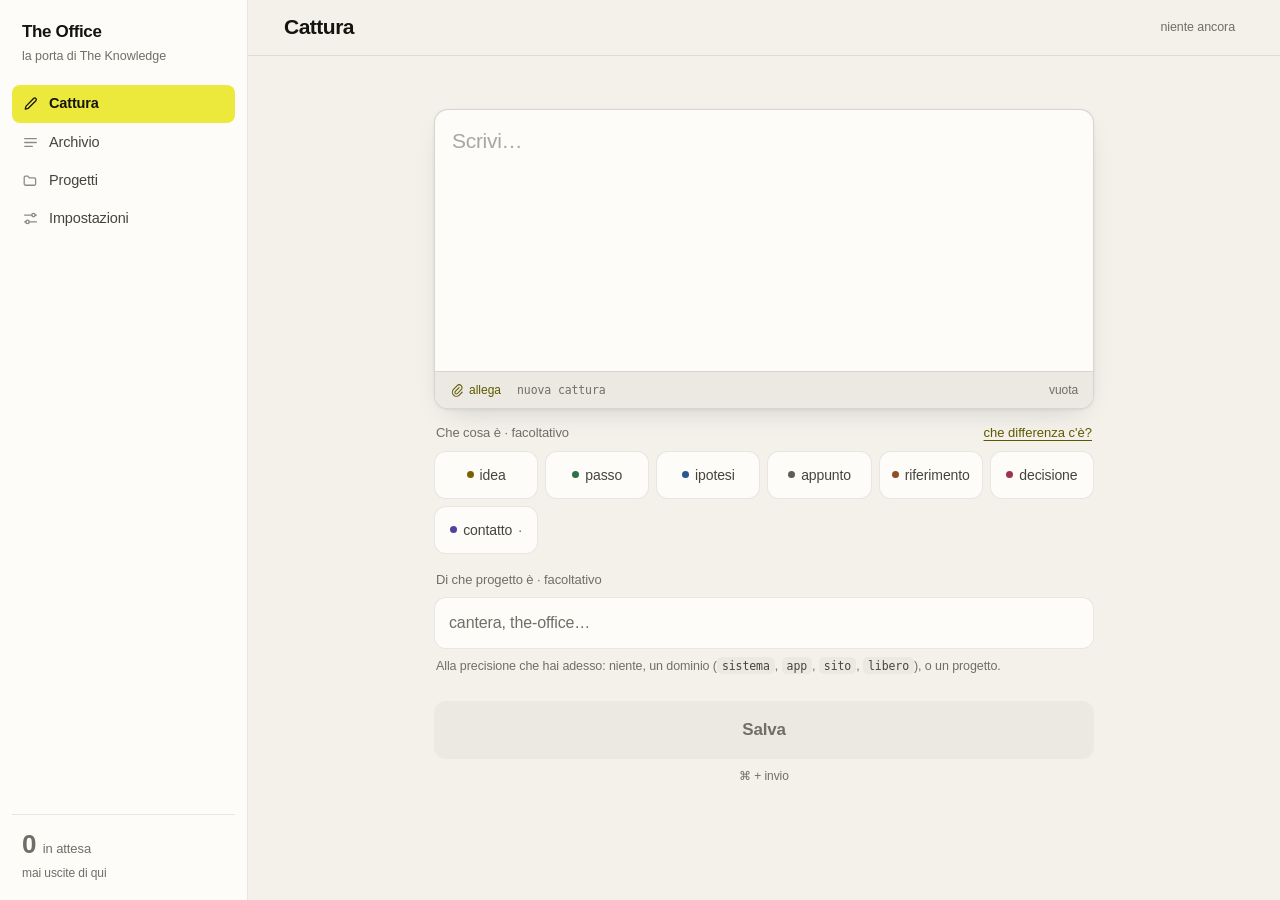
==== index.html @ d7af1f20 "Le icone che iOS vuole davvero, e il manifest che era rimasto scuro Stavi per installarla sul telefo" ====
<!doctype html>
<html lang="it">
<head>
<meta charset="utf-8"/>
<meta name="viewport" content="width=device-width, initial-scale=1, viewport-fit=cover"/>
<title>The Office</title>
<meta name="description" content="Dal pensiero al testo salvato in meno di cinque secondi."/>
<meta name="theme-color" content="#F6F6F8"/>
<link rel="manifest" href="manifest.webmanifest"/>
<link rel="icon" href="icona.svg" type="image/svg+xml"/>
<!-- iOS non sa usare un SVG qui: senza PNG la schermata home mette
     una miniatura della pagina al posto dell'icona. -->
<link rel="apple-touch-icon" sizes="180x180" href="icona-180.png"/>
<meta name="apple-mobile-web-app-capable" content="yes"/>
<meta name="apple-mobile-web-app-status-bar-style" content="default"/>
<!-- ?v= deve coincidere con VERSIONE in sw.js: e' l'unico modo
     di non farsi servire un misto di file vecchi e nuovi da file:// -->
<link rel="stylesheet" href="stile.css?v=7"/>
</head>
<body data-tema="chiaro">

<!-- ══ IL MENU LATERALE ══════════════════════════════════════════════════════
     Da 900px in su sta lì, fisso. Sotto, è un pannello che entra da sinistra e
     si trascina via col dito. Non compare mai *davanti* alla cattura: la
     schermata che si apre è sempre il lampo. -->
<aside class="lato" id="lato" aria-label="Sezioni">
  <div class="lato-testa">
    <span class="marchio">The Office</span>
    <span class="marchio-nota">la porta di The Knowledge</span>
  </div>

  <nav class="voci" id="voci">
    <a class="voce" href="#cattura" data-sez="cattura">
      <svg viewBox="0 0 20 20" fill="none" stroke="currentColor" stroke-width="1.5"
           stroke-linecap="round" stroke-linejoin="round" aria-hidden="true">
        <path d="M13.6 2.9a1.9 1.9 0 0 1 2.7 2.7L7.4 14.5l-3.6 1 1-3.6z"/>
      </svg>
      <span class="voce-nome">Cattura</span>
    </a>
    <a class="voce" href="#archivio" data-sez="archivio">
      <svg viewBox="0 0 20 20" fill="none" stroke="currentColor" stroke-width="1.5"
           stroke-linecap="round" aria-hidden="true">
        <path d="M3.2 5.5h13.6M3.2 10h13.6M3.2 14.5h9"/>
      </svg>
      <span class="voce-nome">Archivio</span>
      <span class="voce-conto" id="conto-archivio"></span>
    </a>
    <a class="voce" href="#progetti" data-sez="progetti">
      <svg viewBox="0 0 20 20" fill="none" stroke="currentColor" stroke-width="1.5"
           stroke-linecap="round" stroke-linejoin="round" aria-hidden="true">
        <path d="M2.6 6.2a1.4 1.4 0 0 1 1.4-1.4h3l1.6 2h6a1.4 1.4 0 0 1 1.4 1.4v6a1.4 1.4 0 0 1-1.4 1.4H4a1.4 1.4 0 0 1-1.4-1.4z"/>
      </svg>
      <span class="voce-nome">Progetti</span>
      <span class="voce-conto" id="conto-progetti"></span>
    </a>
    <a class="voce" href="#impostazioni" data-sez="impostazioni">
      <svg viewBox="0 0 20 20" fill="none" stroke="currentColor" stroke-width="1.5"
           stroke-linecap="round" aria-hidden="true">
        <path d="M3 6h9M15 6h2M3 14h2M8 14h9"/>
        <circle cx="13.5" cy="6" r="2"/><circle cx="6.5" cy="14" r="2"/>
      </svg>
      <span class="voce-nome">Impostazioni</span>
    </a>
  </nav>

  <!-- ══ IL CONTATORE È SACRO ═══════════════════════════════════════════════
       Sempre visibile, in tutte e due le impaginazioni. Se catturo e non vedo
       mai dove finisce, in due settimane smetto di fidarmi e ricomincio a
       segnarmi le cose anche altrove. (nodo → «Deciso») -->
  <div class="lato-piede">
    <div class="stato" id="stato-lato">
      <span class="stato-numero" id="stato-numero">0</span>
      <span class="stato-etichetta" id="stato-etichetta">in attesa</span>
    </div>
    <p class="stato-ponte" id="stato-ponte"></p>
  </div>
</aside>

<div class="velo" id="velo" hidden></div>

<div class="palco">

  <header class="testata">
    <button class="apri-menu" id="apri-menu" aria-label="Sezioni" aria-expanded="false">
      <span></span><span></span>
    </button>
    <h1 class="titolo-sez" id="titolo-sez">Cattura</h1>
    <span class="contatore" id="contatore" aria-live="polite"></span>
  </header>

  <main id="palco-main">

    <!-- ══ 01 · IL LAMPO ═════════════════════════════════════════════════════
         Riceve il fuoco all'apertura. Nessun campo obbligatorio: si salva con
         il solo testo. (METODO §2, principio 1: la cattura non chiede permesso) -->
    <section class="sez" id="sez-cattura" data-sez="cattura">

      <div class="foglio">
        <label class="nascosto" for="testo">Cosa ti è venuto in mente</label>
        <textarea id="testo" autofocus autocapitalize="sentences" autocorrect="on"
                  enterkeyhint="done" placeholder="Scrivi…"></textarea>
        <!-- Dove sta andando quello che stai scrivendo. È informazione, non
             cornice: il nome è quello vero che avrà il file in `_inbox/`. -->
        <div class="riga-file">
          <button type="button" class="allega" id="allega" title="Foto, audio, file">
            <svg viewBox="0 0 20 20" fill="none" stroke="currentColor" stroke-width="1.5"
                 stroke-linecap="round" stroke-linejoin="round" aria-hidden="true">
              <path d="M13 6.5 7.6 12a2.1 2.1 0 0 0 3 3l5.4-5.5a4 4 0 0 0-5.7-5.7L5 9.2a5.8 5.8 0 0 0 8.2 8.2l4.3-4.3"/>
            </svg>
            <span>allega</span>
          </button>
          <input type="file" id="scegli-file" accept="image/*,audio/*" multiple
                 class="nascosto" aria-label="Allega foto, audio o file"/>
          <span class="nome-file" id="nome-file">nuova cattura</span>
          <span class="stato-file" id="stato-file">non salvata</span>
        </div>
      </div>

        <!-- Gli allegati scelti, non ancora salvati. Il testo resta comunque
             l'unica cosa necessaria: un allegato da solo non si salva. -->
        <div class="allegati" id="allegati" hidden></div>

      <div class="sotto-lampo">
        <!-- Il tipo prima del progetto: nel momento del lampo so quasi sempre
             *che genere di cosa* è, non ancora dove va. -->
        <div class="riga-etichetta">
          <span class="etichetta-campo">Che cosa è · facoltativo</span>
          <button type="button" class="chiedi" id="apri-legenda" aria-expanded="false"
                  aria-controls="legenda">che differenza c'è?</button>
        </div>
        <div class="tipi" id="tipi" role="group" aria-label="Che cosa è"></div>
        <!-- La spiegazione del tipo scelto, una riga. Non è un aiuto nascosto in
             un menu: al lampo si legge senza toccare niente, e insegna usando. -->
        <p class="spiega-tipo" id="spiega-tipo" aria-live="polite"></p>
        <div class="legenda" id="legenda" hidden></div>

        <!-- Il primo dei due passi: che oggetto è. Compare solo se almeno un
             progetto dichiara `forma:` nel suo nodo — e **filtra**, non
             obbliga: si può scrivere il progetto direttamente e saltarlo. -->
        <div class="forme" id="forme" role="group" aria-label="Che tipo di oggetto"></div>
        <label class="etichetta-campo" for="dove">Di che progetto è · facoltativo</label>
        <input id="dove" class="dove" type="text" list="elenco-progetti"
               autocomplete="off" autocapitalize="none" spellcheck="false"
               placeholder="cantera, the-office…"/>
        <p class="nota-campo">Alla precisione che hai adesso: niente, un dominio
           (<code>sistema</code>, <code>app</code>, <code>sito</code>,
           <code>libero</code>), o un progetto.</p>
        <datalist id="elenco-progetti"></datalist>
        <div class="scorciatoie-progetto" id="progetti-recenti"></div>

        <button id="salva" class="salva">Salva</button>
        <p class="scorciatoia">⌘ + invio</p>
      </div>
    </section>

    <!-- ══ 02 · L'ARCHIVIO ═══════════════════════════════════════════════════
         Si legge, si riordina, non si riscrive. Il testo di una cattura non è
         modificabile qui: «l'app non è un posto dove si scrive». -->
    <section class="sez" id="sez-archivio" data-sez="archivio" hidden>
      <div class="barra-filtri">
        <input id="cerca" class="cerca" type="search" placeholder="Cerca"
               autocomplete="off" spellcheck="false"/>
        <div class="filtri-tipo" id="filtri-tipo" role="group" aria-label="Filtra per tipo"></div>
      </div>
      <div id="elenco-archivio" class="gruppi"></div>
    </section>

    <!-- ══ 03 · I PROGETTI ═══════════════════════════════════════════════════ -->
    <section class="sez" id="sez-progetti" data-sez="progetti" hidden>

      <div class="pannello">
        <h2>I tuoi progetti</h2>
        <p class="spiega">L'appartenenza resta facoltativa: questi sono suggerimenti
           per scrivere sempre lo stesso nome, non caselle da riempire.</p>
        <div id="elenco-progetti-ui" class="elenco-progetti"></div>
        <form class="riga-aggiungi" id="aggiungi-progetto">
          <input id="nuovo-progetto" type="text" placeholder="nuovo progetto"
                 autocomplete="off" autocapitalize="none" spellcheck="false"/>
          <button type="submit" class="bottone-min">Aggiungi</button>
        </form>
      </div>

      <div class="pannello">
        <h2>Dall'albero</h2>
        <p class="spiega">I progetti <strong>veri</strong>: le cartelle dentro
           <code>prodotti/</code>, <code>clienti/</code>, <code>studio/</code>…
           Serve la cartella collegata, e va collegata la radice
           <code>~/the-knowledge</code> — da <code>_inbox</code> l'albero non si vede.</p>
        <div class="riga-bottoni">
          <button id="leggi-albero" class="bottone">Leggi i progetti dall'albero</button>
        </div>
        <div id="esito-albero" class="esito" style="padding-top:11px;padding-bottom:0"></div>
      </div>

      <div class="pannello">
        <h2>Da GitHub</h2>
        <p class="spiega">Legge i <strong>repo pubblici</strong> di un account e te li
           propone come progetti. Nessun token, nessun segreto: è una lettura, ed è
           l'unica cosa dell'app che tocca la rete — mai nel percorso del salvataggio.</p>
        <form class="riga-aggiungi" id="carica-github">
          <input id="utente-github" type="text" placeholder="utente github"
                 autocomplete="off" autocapitalize="none" spellcheck="false"/>
          <button type="submit" class="bottone-min">Leggi</button>
        </form>
        <div id="esito-github" class="esito"></div>
        <div id="elenco-repo" class="elenco-repo"></div>
      </div>

    </section>

    <!-- ══ 04 · IMPOSTAZIONI E PONTE ═════════════════════════════════════════ -->
    <section class="sez" id="sez-impostazioni" data-sez="impostazioni" hidden>

      <div class="pannello">
        <h2>Cartella collegata</h2>
        <p class="spiega">Collega una volta <code>~/the-knowledge/_inbox</code> e da
           lì in poi ogni cattura ci finisce dentro come file <code>.md</code> vero,
           da sola. Claude Code lo legge senza che tu esporti niente.</p>
        <div id="stato-cartella" class="esito"></div>
        <div class="riga-bottoni">
          <button id="collega-cartella" class="bottone">Collega la cartella</button>
          <button id="scrivi-ora" class="bottone-min">Scrivi le catture in attesa</button>
          <button id="scollega-cartella" class="bottone-min">Scollega</button>
        </div>
      </div>

      <div class="pannello">
        <h2>Esportazione</h2>
        <p class="spiega">Il ponte che funziona ovunque, telefono compreso. Un file
           per ogni cattura, impacchettati in un unico scarico perché i browser
           bloccano i download multipli.</p>
        <div class="riga-bottoni">
          <button id="esporta" class="bottone">Esporta per l'inbox (.md)</button>
          <button id="esporta-json" class="bottone-min">Esporta .json</button>
        </div>
      </div>

      <div class="pannello">
        <h2>Aspetto</h2>
        <div class="segmento" id="segmento-tema" role="group" aria-label="Tema">
          <button data-tema="chiaro">Chiaro</button>
          <button data-tema="scuro">Scuro</button>
          <button data-tema="sistema">Sistema</button>
        </div>
      </div>

      <div class="pannello pannello-avviso">
        <h2>Quello che ancora non c'è</h2>
        <p class="spiega">Perché telefono e computer restano <strong>due mucchi
           separati</strong> finché non esistono queste tre cose — e sono tue, non
           dell'agente:</p>
        <ol class="lista-passi">
          <li>Il repo <code>eneaqupovisione/the-office</code>, pubblicato.</li>
          <li>Un sito Netlify su quel repo, per avere l'<code>https</code>.</li>
          <li>Un token GitHub con scrittura solo su <code>the-knowledge</code>,
              nelle variabili d'ambiente di Netlify. Mai qui dentro.</li>
        </ol>
      </div>

      <div class="pannello pannello-pericolo">
        <h2>Dati di questo dispositivo</h2>
        <p class="spiega">Le catture vivono nel browser di questo dispositivo finché
           non escono di qui. Cancellare i dati del sito le porta via.</p>
        <button id="svuota" class="bottone-pericolo">Svuota</button>
      </div>

    </section>

  </main>
</div>

<div class="conferma" id="conferma" role="status" aria-live="polite"></div>

<script src="dati.js?v=7"></script>
<script src="media.js?v=7"></script>
<script src="ponte.js?v=7"></script>
<script src="cattura.js?v=7"></script>
<script src="archivio.js?v=7"></script>
<script src="progetti.js?v=7"></script>
<script src="impostazioni.js?v=7"></script>
<script src="app.js?v=7"></script>
</body>
</html>
---- stile.css ----
/* ═══════════════════════════════════════════════════════════════════════════
   THE OFFICE — l'aspetto.

   Direzione: **impaginazione San Francisco, palette 06**
   (→ `decisioni/2026-08-12-la-via-di-mezzo.md`). Dalla prima viene il mestiere —
   carattere di sistema, spazio, filetti sottili, ombre appena percettibili, un
   accento solo; dalla seconda viene il carattere — la carta calda, il giallo
   acido, il grigio dell'interfaccia, i foglietti colorati.

   Cinque regole, e sono quelle che tengono in piedi l'incrocio:

   1. **Il tipo di carattere è quello di sistema.** Su Mac e iPhone è SF Pro:
      ha già crenatura ottica, cifre tabellari e pesi giusti. Nessun webfont —
      sarebbe una dipendenza di rete e romperebbe l'apertura da `file://`.
      Niente serif nei titoli e niente maiuscoletto spaziato: era il tono da
      rapporto tecnico, ed è stato tolto apposta.
   2. **Il mono solo dove c'è un dato.** Il nome del file, i numeri. Non è una
      texture: se compare in un'etichetta qualunque, torna il tono anni 70.
   3. **Un accento solo.** L'acido è ciò che si tocca. I colori dei tipi non
      sono accenti: dicono *che cosa è* una cattura, e nient'altro.
   4. **Il contrasto lo fa la gerarchia, non i bordi.** Peso, dimensione e
      spazio prima di linee e riquadri.
   5. **Niente decorazione.** Se un elemento non porta un'informazione o non si
      tocca, non c'è. Nessuna griglia di fondo, nessuna forma generata.

   Progettata a 375px. Nella cattura tutto ciò che si tocca sta in basso,
   raggiungibile col pollice di una mano sola.
   ═══════════════════════════════════════════════════════════════════════ */

body{
  --fondo:#F3F1EA;          /* la carta della 06, non un grigio di sistema */
  --carta:#FDFCF9;
  --carta-2:#EBE9E1;
  --ink:#14140F;
  --ink-2:#46453D;
  --tenue:#706E67;         /* 4,5:1 sul fondo: requisito 6 del dominio */
  --linea:rgba(20,20,15,.09);
  --linea-forte:rgba(20,20,15,.17);
  --acc:#EDE93C;            /* acido: ciò che si tocca */
  --acc-ink:#5E5900;        /* l'acido non si legge come testo: questo sì */
  --acc-tenue:rgba(224,219,60,.30);
  --su-acc:#14140F;         /* sull'acido si scrive in inchiostro, mai in bianco */
  --acc-forte:#E2DD1C;      /* l'acido premuto si satura, non si scurisce */
  --male:#C2352A;
  --ok:#2E7548;
  --ombra-1:0 1px 2px rgba(16,16,22,.05);
  --ombra-2:0 1px 3px rgba(16,16,22,.06), 0 10px 28px -14px rgba(16,16,22,.22);
  color-scheme:light;
}
body[data-tema="scuro"]{
  --fondo:#100F0C;
  --carta:#1A1915;
  --carta-2:#24231E;
  --ink:#F4F2E9;
  --ink-2:#C7C4B7;
  --tenue:#8C8A7E;
  --linea:rgba(244,242,233,.10);
  --linea-forte:rgba(244,242,233,.19);
  --acc:#EDE93C;
  --acc-ink:#E4DF66;
  --acc-tenue:rgba(237,233,60,.16);
  --su-acc:#14140F;
  --acc-forte:#F5F158;
  --male:#E3705F;
  --ok:#63B981;
  --ombra-1:0 1px 2px rgba(0,0,0,.4);
  --ombra-2:0 1px 3px rgba(0,0,0,.5), 0 12px 30px -16px rgba(0,0,0,.8);
  color-scheme:dark;
}
@media (prefers-color-scheme: dark){
  body[data-tema="sistema"]{
    --fondo:#100F0C;
    --carta:#1A1915;
    --carta-2:#24231E;
    --ink:#F4F2E9;
    --ink-2:#C7C4B7;
    --tenue:#8C8A7E;
    --linea:rgba(244,242,233,.10);
    --linea-forte:rgba(244,242,233,.19);
    --acc:#EDE93C;
    --acc-ink:#E4DF66;
    --acc-tenue:rgba(237,233,60,.16);
    --su-acc:#14140F;
    --acc-forte:#F5F158;
    --male:#E3705F;
    --ok:#63B981;
    --ombra-1:0 1px 2px rgba(0,0,0,.4);
    --ombra-2:0 1px 3px rgba(0,0,0,.5), 0 12px 30px -16px rgba(0,0,0,.8);
    color-scheme:dark;
  }
}

/* ── i foglietti ──────────────────────────────────────────────────────────
   Il colore **è** il tipo, e torna sulla scheda come su un foglietto adesivo:
   in un elenco lo riconosci prima di leggerlo. Ma pulito — nessuna rotazione,
   nessuna ombra di carta, stesso raggio e stessa ombra di tutte le altre
   superfici. `--fondo-tipo` è il foglietto, `--tinta` è il testo della sua
   etichetta: sono due valori della stessa famiglia, non due colori diversi.
   Se si aggiunge un tipo, gli si dà una coppia qui — o non ne ha una, ed è
   peggio di non averlo. */
body{
  --c-idea:#7A6200;         --f-idea:#FAF2C4;
  --c-passo:#2C7247;        --f-passo:#DDEFDD;
  --c-ipotesi:#28588F;      --f-ipotesi:#DBE9F7;
  --c-appunto:#5F5D54;      --f-appunto:#ECEAE1;
  --c-riferimento:#8E4E28;  --f-riferimento:#FAE1CE;
  --c-decisione:#9B3450;    --f-decisione:#F9DDE2;
  --c-contatto:#54409E;     --f-contatto:#E6E0F7;
}
body[data-tema="scuro"]{
  --c-idea:#DFD46A;         --f-idea:#262316;
  --c-passo:#7DC79B;        --f-passo:#17251C;
  --c-ipotesi:#84B4EE;      --f-ipotesi:#151F2B;
  --c-appunto:#AEAB9D;      --f-appunto:#22211C;
  --c-riferimento:#E0A277;  --f-riferimento:#281D15;
  --c-decisione:#EE8AA4;    --f-decisione:#28181D;
  --c-contatto:#B7A2F0;     --f-contatto:#1E1A2B;
}

[data-tipo="idea"]{        --tinta:var(--c-idea);        --fondo-tipo:var(--f-idea) }
[data-tipo="passo"]{       --tinta:var(--c-passo);       --fondo-tipo:var(--f-passo) }
[data-tipo="ipotesi"]{     --tinta:var(--c-ipotesi);     --fondo-tipo:var(--f-ipotesi) }
[data-tipo="appunto"]{     --tinta:var(--c-appunto);     --fondo-tipo:var(--f-appunto) }
[data-tipo="riferimento"]{ --tinta:var(--c-riferimento); --fondo-tipo:var(--f-riferimento) }
[data-tipo="decisione"]{   --tinta:var(--c-decisione);   --fondo-tipo:var(--f-decisione) }
[data-tipo="contatto"]{    --tinta:var(--c-contatto);    --fondo-tipo:var(--f-contatto) }

:root{
  --sans:-apple-system,BlinkMacSystemFont,'SF Pro Text','SF Pro Display',
         'Inter','Segoe UI',Roboto,Helvetica,Arial,sans-serif;
  --mono:ui-monospace,'SF Mono',Menlo,monospace;
  --lato-largo:248px;
  --curva:cubic-bezier(.32,.72,0,1);
}

*{ margin:0; box-sizing:border-box; -webkit-tap-highlight-color:transparent }

html,body{ height:100% }
body{
  background:var(--fondo); color:var(--ink);
  font-family:var(--sans); font-size:15px; line-height:1.47;
  letter-spacing:-.006em;
  -webkit-font-smoothing:antialiased;
  overflow:hidden;
}

.nascosto{ position:absolute; width:1px; height:1px; overflow:hidden; clip:rect(0 0 0 0) }
code{ font:.88em var(--mono); background:var(--carta-2); color:var(--ink-2);
      padding:1.5px 5px; border-radius:5px }

/* ══ IL MENU LATERALE ══════════════════════════════════════════════════════
   Da 900px in su sta lì, fisso. Sotto, è un pannello che entra da sinistra e
   si trascina via col dito. Non compare mai davanti alla cattura. */
.lato{
  position:fixed; inset:0 auto 0 0; z-index:40;
  width:min(82vw,296px);
  display:flex; flex-direction:column;
  background:var(--carta);
  border-right:1px solid var(--linea);
  padding:calc(env(safe-area-inset-top) + 18px) 12px calc(env(safe-area-inset-bottom) + 16px);
  transform:translateX(calc(-100% + var(--trascina, 0px)));
  transition:transform .32s var(--curva);
  will-change:transform;
}
.lato.aperto{ transform:translateX(var(--trascina, 0px)); box-shadow:var(--ombra-2) }
.lato.trascinato{ transition:none }        /* col dito giù il movimento è 1:1 */

.lato-testa{ padding:2px 10px 20px }
.marchio{
  display:block; font-size:17px; font-weight:600; letter-spacing:-.021em;
}
.marchio-nota{
  display:block; font-size:12.5px; color:var(--tenue); letter-spacing:-.003em; padding-top:2px;
}

.voci{ display:flex; flex-direction:column; gap:1px; flex:1 }
.voce{
  display:flex; align-items:center; gap:10px;
  padding:8px 10px; border-radius:8px;
  color:var(--ink-2); text-decoration:none;
  font-size:14.5px; font-weight:450; letter-spacing:-.01em;
  transition:background .13s ease, color .13s ease;
}
.voce svg{ width:17px; height:17px; flex:none; opacity:.62 }
.voce-nome{ flex:1 }
.voce-conto{ font-size:12.5px; color:var(--tenue); font-variant-numeric:tabular-nums }
.voce:hover{ background:var(--carta-2); color:var(--ink) }
.voce[aria-current="page"]{ background:var(--acc); color:var(--su-acc); font-weight:600 }
.voce[aria-current="page"] svg{ opacity:1 }
.voce[aria-current="page"] .voce-conto{ color:var(--su-acc); opacity:.6 }

/* il contatore, che è sacro */
.lato-piede{ padding:16px 10px 2px; margin-top:12px; border-top:1px solid var(--linea) }
.stato{ display:flex; align-items:baseline; gap:7px }
.stato-numero{
  font-size:26px; font-weight:600; line-height:1;
  letter-spacing:-.03em; font-variant-numeric:tabular-nums; color:var(--tenue);
}
.stato.pieno .stato-numero{ color:var(--ink) }
.stato-etichetta{ font-size:13px; color:var(--tenue) }
.stato-ponte{ font-size:12px; line-height:1.45; color:var(--tenue); padding-top:7px }

.velo{
  position:fixed; inset:0; z-index:30; background:rgba(10,10,14,.34);
  opacity:0; transition:opacity .32s var(--curva);
  -webkit-backdrop-filter:blur(2px); backdrop-filter:blur(2px);
}
.velo.mostra{ opacity:1 }

/* ══ IL PALCO ══════════════════════════════════════════════════════════════ */
.palco{ height:100%; display:flex; flex-direction:column; min-height:0 }

.testata{
  position:sticky; top:0; z-index:20; flex:none;
  display:flex; align-items:center; gap:11px;
  padding:calc(env(safe-area-inset-top) + 12px) 18px 12px;
  background:color-mix(in srgb, var(--fondo) 82%, transparent);
  -webkit-backdrop-filter:saturate(180%) blur(20px);
  backdrop-filter:saturate(180%) blur(20px);
  border-bottom:1px solid var(--linea);
}
.titolo-sez{ font-size:17px; font-weight:600; letter-spacing:-.021em; flex:1 }
.contatore{
  font-size:12.5px; color:var(--tenue); font-variant-numeric:tabular-nums;
  padding:3px 9px; border-radius:999px;
}
.contatore.pieno{ background:var(--acc); color:var(--su-acc); font-weight:550 }

.apri-menu{
  flex:none; width:32px; height:32px; margin-left:-6px; border-radius:8px;
  display:flex; flex-direction:column; align-items:center; justify-content:center; gap:5px;
  background:none; border:0; cursor:pointer;
}
.apri-menu span{
  display:block; width:16px; height:1.5px; border-radius:1px; background:var(--ink-2);
  transition:transform .28s var(--curva);
}
.apri-menu[aria-expanded="true"] span:first-child{ transform:translateY(3.25px) rotate(45deg) }
.apri-menu[aria-expanded="true"] span:last-child{ transform:translateY(-3.25px) rotate(-45deg) }

main{ flex:1; min-height:0; display:flex; flex-direction:column; overflow:hidden }
.sez{
  flex:1; min-height:0; overflow-y:auto; -webkit-overflow-scrolling:touch;
  padding:14px 18px calc(env(safe-area-inset-bottom) + 22px);
  display:flex; flex-direction:column;
}
.sez[hidden]{ display:none }

/* ══ 01 · IL LAMPO ═════════════════════════════════════════════════════════
   Riceve il fuoco all'apertura. Nessun campo obbligatorio: si salva col solo
   testo. (METODO §2, principio 1: la cattura non chiede permesso) */
.foglio{
  flex:1; min-height:132px; display:flex; flex-direction:column;
  background:var(--carta); border:1px solid var(--linea); border-radius:14px;
  box-shadow:var(--ombra-1); overflow:hidden;
  transition:border-color .15s ease, box-shadow .15s ease;
}
.foglio:focus-within{ border-color:var(--linea-forte); box-shadow:var(--ombra-2) }

textarea{
  flex:1; width:100%; resize:none;
  background:transparent; border:0; color:var(--ink);
  font-family:inherit; font-size:19px; line-height:1.45; letter-spacing:-.014em;
  padding:16px 17px;
}
textarea:focus{ outline:none }
textarea::placeholder{ color:var(--tenue); opacity:.6 }

/* La riga di stato del file: dove sta andando quello che stai scrivendo. È
   informazione, non cornice — per questo è una didascalia e non una barra. */
.riga-file{
  display:flex; align-items:center; gap:8px;
  padding:9px 15px; border-top:1px solid var(--linea);
  background:var(--carta-2); color:var(--tenue);
  font-size:12px;
}
.nome-file{ font-family:var(--mono); font-size:11.5px; letter-spacing:-.01em;
            overflow:hidden; text-overflow:ellipsis; white-space:nowrap }
.stato-file{ margin-left:auto; white-space:nowrap }

.sotto-lampo{ flex:none; padding-top:14px }
.etichetta-campo{
  display:block; font-size:13px; font-weight:500; color:var(--tenue);
  padding:0 2px 8px;
}

/* Bersagli grandi e tutti della stessa misura: al lampo la casella si tocca
   senza guardarla, e sette pillole di larghezza diversa che vanno a capo sono
   sette bersagli che cambiano posto a ogni schermo. */
.tipi{
  display:grid; grid-template-columns:repeat(auto-fill,minmax(102px,1fr));
  gap:7px; padding-bottom:16px;
}
.tipo{
  display:inline-flex; align-items:center; justify-content:center; gap:6px;
  font-family:inherit; font-size:14px; color:var(--ink-2); letter-spacing:-.008em;
  background:var(--carta); border:1px solid var(--linea); border-radius:12px;
  padding:7px 10px; min-height:48px; cursor:pointer;
  transition:background .13s ease, border-color .13s ease, color .13s ease;
}
.tipo::before{
  content:''; width:7px; height:7px; border-radius:50%; flex:none;
  background:var(--tinta, var(--tenue));
}
.tipo:hover{ border-color:var(--linea-forte) }
.tipo[aria-pressed="true"]{
  background:var(--fondo-tipo); border-color:transparent;
  color:var(--tinta); font-weight:550;
}
.tipo.prova::after{ content:'·'; color:var(--tenue) }   /* in prova, non nel metodo */

.dove{
  width:100%; background:var(--carta); border:1px solid var(--linea);
  border-radius:12px; color:var(--ink); font-family:inherit; font-size:16px;
  padding:14px 14px; min-height:52px; letter-spacing:-.008em;
}
.dove:focus{ outline:none; border-color:var(--acc); box-shadow:0 0 0 3.5px var(--acc-tenue) }
.dove::placeholder{ color:var(--tenue) }

.scorciatoie-progetto{ display:flex; gap:6px; overflow-x:auto; padding:8px 0 0; scrollbar-width:none }
.scorciatoie-progetto::-webkit-scrollbar{ display:none }
.scorciatoia-progetto{
  flex:none; font-family:inherit; font-size:13px; color:var(--ink-2); white-space:nowrap;
  background:var(--carta); border:1px solid var(--linea); border-radius:999px;
  padding:9px 14px; min-height:40px; cursor:pointer;
}
.scorciatoia-progetto[aria-pressed="true"]{
  background:var(--acc-tenue); border-color:transparent; color:var(--acc-ink); font-weight:500;
}

.salva{
  width:100%; min-height:58px; margin-top:18px;
  background:var(--acc); color:var(--su-acc);
  border:0; border-radius:12px;
  font-family:inherit; font-size:17px; font-weight:600; letter-spacing:-.012em;
  cursor:pointer; box-shadow:var(--ombra-1);
  transition:transform .1s ease-out, opacity .15s ease, background .15s ease;
}
.salva:hover{ background:var(--acc-forte) }
.salva:active{ transform:scale(.988) }
.salva:disabled{ background:var(--carta-2); color:var(--tenue); box-shadow:none;
                 transform:none; cursor:default }
.scorciatoia{ text-align:center; font-size:12px; color:var(--tenue); padding:9px 0 2px }




/* ── gli allegati ────────────────────────────────────────────────────────── */
.allega{
  display:inline-flex; align-items:center; gap:5px; flex:none;
  background:none; border:0; padding:2px 6px 2px 0; margin-right:2px;
  color:var(--acc-ink); font-family:inherit; font-size:12px; cursor:pointer;
  border-radius:6px;
}
.allega svg{ width:14px; height:14px }
.allega:hover{ color:var(--ink) }
.allegati{ display:flex; flex-wrap:wrap; gap:6px; padding:12px 2px 0; flex:none }
.allegati[hidden]{ display:none }
.allegato{
  display:inline-flex; align-items:center; gap:7px;
  background:var(--carta); border:1px solid var(--linea); border-radius:999px;
  padding:5px 6px 5px 12px; font-size:12.5px; max-width:100%;
}
.allegato-nome{ overflow:hidden; text-overflow:ellipsis; white-space:nowrap; max-width:14ch }
.allegato-peso{ color:var(--tenue); font-size:11.5px; font-variant-numeric:tabular-nums }
.allegato-togli{
  background:none; border:0; color:var(--tenue); cursor:pointer;
  font-size:15px; line-height:1; padding:2px 5px; border-radius:50%;
}
.allegato-togli:hover{ color:var(--male); background:var(--carta-2) }

/* ── i due passi: che oggetto è, poi quale progetto ─────────────────────── */
.forme[hidden]{ display:none }
.forme-righe{ display:flex; flex-wrap:wrap; gap:6px; padding-bottom:16px }
.forma{
  font-family:inherit; font-size:13.5px; color:var(--ink-2); letter-spacing:-.008em;
  background:var(--carta); border:1px solid var(--linea); border-radius:999px;
  padding:8px 15px; min-height:40px; cursor:pointer;
}
.forma:hover{ border-color:var(--linea-forte) }
.forma[aria-pressed="true"]{
  background:var(--acc); border-color:transparent; color:var(--su-acc); font-weight:600;
}
.progetto-forma{
  font-size:11px; color:var(--ink-2); background:var(--carta-2);
  padding:2px 8px; border-radius:999px;
}

/* ── che differenza c'è fra i tipi ────────────────────────────────────────
   La spiegazione del tipo scelto e la legenda completa. Sono l'unica parte
   dell'app che *insegna*: il colore di ogni riga è quello del suo tipo, così
   la mappa colore→tipo si impara qui e nell'archivio è già saputa. */
.riga-etichetta{ display:flex; align-items:baseline; gap:10px }
.riga-etichetta .etichetta-campo{ flex:1 }
.chiedi{
  background:none; border:0; padding:0 2px 8px; cursor:pointer;
  font-family:inherit; font-size:13px; color:var(--acc-ink);
  text-decoration:underline; text-underline-offset:3px;
}
.chiedi:hover{ color:var(--ink) }

.spiega-tipo{
  display:flex; flex-wrap:wrap; gap:4px 10px;
  font-size:13.5px; color:var(--ink-2); line-height:1.45;
  padding:0 2px 14px; min-height:1px;
}
.spiega-tipo:empty{ display:none }
.spiega-tipo[data-tipo]{ color:var(--tinta) }
.spiega-dove{ color:var(--tenue); font-family:var(--mono); font-size:12px }

.legenda{
  background:var(--carta); border:1px solid var(--linea); border-radius:12px;
  padding:6px 14px 12px; margin-bottom:16px;
}
.legenda[hidden]{ display:none }
.voce-legenda{
  display:grid; grid-template-columns:104px 1fr; gap:2px 12px;
  padding:11px 0; border-bottom:1px solid var(--linea);
}
.voce-legenda:last-of-type{ border-bottom:0 }
.voce-legenda-nome{
  grid-row:span 2; font-size:13.5px; font-weight:600; color:var(--tinta);
  display:flex; align-items:center; gap:7px;
}
.voce-legenda-nome::before{
  content:''; width:7px; height:7px; border-radius:50%; flex:none;
  background:var(--tinta, var(--tenue));
}
.voce-legenda-cosa{ font-size:13.5px; color:var(--ink-2); line-height:1.4 }
.voce-legenda-dove{ font:12px var(--mono); color:var(--tenue) }

.nota-campo{
  font-size:12.5px; line-height:1.45; color:var(--tenue); padding:8px 2px 0;
}
.nota-campo code{ font-size:.92em }

/* ══ 02 · L'ARCHIVIO ═══════════════════════════════════════════════════════ */
.barra-filtri{ flex:none; padding-bottom:12px; position:sticky; top:0; z-index:5;
               background:var(--fondo) }
.cerca{
  width:100%; background:var(--carta); border:1px solid var(--linea);
  border-radius:10px; color:var(--ink); font-family:inherit; font-size:15px;
  padding:10px 13px; -webkit-appearance:none; letter-spacing:-.008em;
}
.cerca:focus{ outline:none; border-color:var(--acc); box-shadow:0 0 0 3.5px var(--acc-tenue) }
.cerca::placeholder{ color:var(--tenue) }
.filtri-tipo{ display:flex; gap:6px; overflow-x:auto; padding-top:9px; scrollbar-width:none }
.filtri-tipo::-webkit-scrollbar{ display:none }
.filtro{
  display:inline-flex; align-items:center; gap:6px; flex:none;
  font-family:inherit; font-size:13px; color:var(--ink-2); white-space:nowrap;
  background:var(--carta); border:1px solid var(--linea); border-radius:999px;
  padding:6px 11px; cursor:pointer;
}
.filtro::before{
  content:''; width:6px; height:6px; border-radius:50%; flex:none;
  background:var(--tinta, var(--tenue));
}
.filtro[aria-pressed="true"]{
  background:var(--fondo-tipo); border-color:transparent; color:var(--tinta); font-weight:550;
}

.gruppi{ padding-bottom:26px }
.gruppo{ margin-bottom:22px }
.gruppo summary{
  display:flex; align-items:center; gap:7px; cursor:pointer; list-style:none;
  padding:5px 2px 9px;
  font-size:13px; font-weight:600; color:var(--tenue); letter-spacing:-.005em;
}
.gruppo summary::-webkit-details-marker{ display:none }
.gruppo summary::before{
  content:''; width:0; height:0; flex:none;
  border-left:4.5px solid currentColor; border-top:3.5px solid transparent;
  border-bottom:3.5px solid transparent;
  transition:transform .22s var(--curva);
}
.gruppo[open] summary::before{ transform:rotate(90deg) }
.gruppo-conto{ margin-left:auto; font-weight:450; font-variant-numeric:tabular-nums }

.cattura{
  background:var(--fondo-tipo, var(--carta));
  border:1px solid var(--linea); border-radius:12px;
  box-shadow:var(--ombra-1);
  padding:13px 15px; margin-bottom:8px;
  transition:box-shadow .15s ease, border-color .15s ease;
}
.cattura:hover{ box-shadow:var(--ombra-2) }
.cattura-testo{ font-size:15px; line-height:1.48; white-space:pre-wrap; word-break:break-word }
.cattura-meta{
  display:flex; align-items:center; gap:9px; flex-wrap:wrap;
  padding-top:10px; font-size:12px; color:var(--tenue);
}
.tag-tipo{
  display:inline-flex; align-items:center; gap:5px;
  color:var(--tinta); font-size:11.5px; font-weight:600;
}
.cattura[data-tipo] .cattura-meta{ color:color-mix(in srgb, var(--tinta) 62%, transparent) }
.cattura[data-tipo] .cattura-azioni{ border-top-color:color-mix(in srgb, var(--tinta) 22%, transparent) }
.cattura[data-tipo] .cattura-azioni select,
.cattura[data-tipo] .cattura-azioni .bottone-min{ background:var(--carta) }
.tag-tipo::before{ content:''; width:5px; height:5px; border-radius:50%; background:currentColor }
.tag-allegati{
  display:inline-flex; align-items:center; gap:5px;
  color:var(--ink-2); background:var(--carta-2);
  font-size:11.5px; padding:2.5px 8px; border-radius:999px;
}
.tag-stato{ margin-left:auto }
.tag-stato.fuori{ color:var(--ok) }
.cattura-azioni{
  display:flex; gap:7px; flex-wrap:wrap; align-items:center;
  padding-top:12px; margin-top:11px; border-top:1px solid var(--linea);
}
.cattura-azioni[hidden]{ display:none }   /* [hidden] da solo perde contro display:flex */
.cattura-azioni select{
  background:var(--carta); color:var(--ink); border:1px solid var(--linea);
  border-radius:8px; font-family:inherit; font-size:12.5px; padding:6px 8px;
}
.azioni-apri{
  background:none; border:0; color:var(--tenue); cursor:pointer;
  font-size:15px; line-height:1; padding:2px 4px; border-radius:6px;
}
.azioni-apri:hover{ color:var(--ink); background:var(--carta-2) }
.vuoto{ color:var(--tenue); font-size:15px; padding:46px 4px; text-align:center }

/* ══ 03 · 04 · I PANNELLI ══════════════════════════════════════════════════ */
.pannello{
  background:var(--carta); border:1px solid var(--linea); border-radius:14px;
  box-shadow:var(--ombra-1); padding:19px 19px 20px; margin-bottom:14px;
}
.pannello h2{ font-size:16.5px; font-weight:600; letter-spacing:-.017em; padding-bottom:5px }
.spiega{ font-size:13.5px; line-height:1.5; color:var(--tenue); padding-bottom:14px; max-width:60ch }
.spiega strong{ color:var(--ink-2); font-weight:550 }
.pannello-avviso{ background:var(--acc-tenue); border-color:transparent; box-shadow:none }
.pannello-pericolo h2{ color:var(--male) }

.lista-passi{ padding-left:18px; font-size:13.5px; line-height:1.65; color:var(--tenue) }
.lista-passi li{ padding-bottom:5px }

.riga-bottoni{ display:flex; flex-wrap:wrap; gap:8px; align-items:center }
.bottone{
  background:var(--acc); color:var(--su-acc); border:0; border-radius:10px;
  font-family:inherit; font-size:14px; font-weight:550; letter-spacing:-.008em;
  padding:10px 15px; min-height:40px; cursor:pointer;
  transition:transform .1s ease-out, background .15s ease;
}
.bottone:hover{ background:var(--acc-forte) }
.bottone:active{ transform:scale(.985) }
.bottone:disabled{ background:var(--carta-2); color:var(--tenue); cursor:default; transform:none }
.bottone-min{
  background:var(--carta); color:var(--ink); border:1px solid var(--linea); border-radius:10px;
  font-family:inherit; font-size:14px; padding:9px 13px; min-height:40px; cursor:pointer;
}
.bottone-min:hover{ border-color:var(--linea-forte); background:var(--carta-2) }
.bottone-min:disabled{ color:var(--tenue); cursor:default; background:var(--carta) }
.bottone-pericolo{
  background:var(--carta); color:var(--male); border:1px solid var(--linea); border-radius:10px;
  font-family:inherit; font-size:14px; font-weight:550;
  padding:9px 15px; min-height:40px; cursor:pointer;
}
.bottone-pericolo:hover{ border-color:var(--male) }

.riga-aggiungi{ display:flex; gap:7px }
.riga-aggiungi input{
  flex:1; background:var(--carta); border:1px solid var(--linea); border-radius:10px;
  color:var(--ink); font-family:inherit; font-size:14px; padding:10px 12px;
}
.riga-aggiungi input:focus{ outline:none; border-color:var(--acc); box-shadow:0 0 0 3.5px var(--acc-tenue) }
.riga-aggiungi input::placeholder{ color:var(--tenue) }

.elenco-progetti{ padding-bottom:13px }
.progetto{ display:flex; align-items:center; gap:9px; padding:10px 2px; border-bottom:1px solid var(--linea) }
.progetto:last-child{ border-bottom:0 }
.progetto-nome{ font-size:14.5px; letter-spacing:-.01em }
.progetto-fonte{
  font-size:11px; color:var(--tenue); background:var(--carta-2);
  padding:2px 7px; border-radius:999px;
}
.progetto-conto{ margin-left:auto; font-size:12.5px; color:var(--tenue); font-variant-numeric:tabular-nums }
.progetto-togli{
  background:none; border:0; color:var(--tenue); font-size:16px; line-height:1;
  cursor:pointer; padding:3px 5px; border-radius:6px;
}
.progetto-togli:hover{ color:var(--male); background:var(--carta-2) }

.esito{ font-size:13px; line-height:1.5; color:var(--tenue); padding-bottom:11px }
.esito.male{ color:var(--male) }
.esito.bene{ color:var(--ok) }

.elenco-repo{ max-height:300px; overflow-y:auto }
.repo{ display:flex; align-items:center; gap:9px; padding:8px 2px; border-bottom:1px solid var(--linea) }
.repo-nome{ font-size:14px; flex:1; overflow:hidden; text-overflow:ellipsis; white-space:nowrap }
.repo button{
  flex:none; background:var(--carta); border:1px solid var(--linea); border-radius:8px;
  color:var(--ink-2); font-family:inherit; font-size:12.5px; padding:5px 10px; cursor:pointer;
}
.repo button:hover{ border-color:var(--acc); color:var(--acc-ink) }
.repo button[disabled]{ opacity:.45; cursor:default; border-color:var(--linea); color:var(--tenue) }

.segmento{
  display:inline-flex; background:var(--carta-2); border-radius:10px; padding:2.5px; gap:2px;
}
.segmento button{
  background:none; border:0; border-radius:7.5px; color:var(--ink-2);
  font-family:inherit; font-size:13.5px; padding:7px 15px; min-height:36px; cursor:pointer;
}
.segmento button[aria-pressed="true"]{
  background:var(--carta); color:var(--ink); font-weight:550; box-shadow:var(--ombra-1);
}

/* ══ LA CONFERMA ═══════════════════════════════════════════════════════════ */
.conferma{
  position:fixed; left:50%; bottom:calc(24px + env(safe-area-inset-bottom)); z-index:60;
  transform:translate(-50%,10px);
  background:var(--ink); color:var(--fondo);
  border-radius:999px; box-shadow:var(--ombra-2);
  font-size:13.5px; font-weight:500; letter-spacing:-.008em;
  padding:9px 17px; opacity:0; pointer-events:none; max-width:86vw; text-align:center;
}
.conferma.mostra{ animation:lampo 1.5s var(--curva) forwards }
.conferma.male{ background:var(--male); color:#fff }
@keyframes lampo{
  0%{ opacity:0; transform:translate(-50%,10px) scale(.97) }
  9%{ opacity:1; transform:translate(-50%,0) scale(1) }
  82%{ opacity:1; transform:translate(-50%,0) scale(1) }
  100%{ opacity:0; transform:translate(-50%,-4px) scale(1) }
}

/* ══ DA 900px IN SU ════════════════════════════════════════════════════════ */
@media (min-width:900px){
  .lato{ transform:none; transition:none; width:var(--lato-largo); box-shadow:none }
  .velo, .apri-menu{ display:none }
  .palco{ margin-left:var(--lato-largo) }
  .testata{ padding-left:36px; padding-right:36px }
  .sez{ padding:22px 36px 44px }
  .sez > *{ width:100%; max-width:660px; margin-inline:auto }
  .titolo-sez{ font-size:21px; letter-spacing:-.024em }

  /* Da computer il blocco della cattura sta insieme e centrato: il vuoto in
     basso serve solo dove il pollice deve arrivarci senza spostare la mano. */
  #sez-cattura{ justify-content:center; padding-bottom:9vh }
  .foglio{ flex:none }
  textarea{ font-size:21px; min-height:29vh }
}

/* ══ ACCESSIBILITÀ ═════════════════════════════════════════════════════════ */
@media (prefers-reduced-motion: reduce){
  *{ animation-duration:.01ms !important; transition-duration:.01ms !important }
  .conferma.mostra{ animation:none; opacity:1 }
  .salva:active,.bottone:active{ transform:none }
}
@media (prefers-reduced-transparency: reduce){
  .testata{ background:var(--fondo); backdrop-filter:none }
  .velo{ backdrop-filter:none }
}
@media (prefers-contrast: more){
  body{ --linea:var(--linea-forte); --tenue:var(--ink-2) }
  .testata{ background:var(--fondo); backdrop-filter:none }
}
:focus-visible{ outline:2.5px solid var(--acc-ink); outline-offset:2px; border-radius:8px }
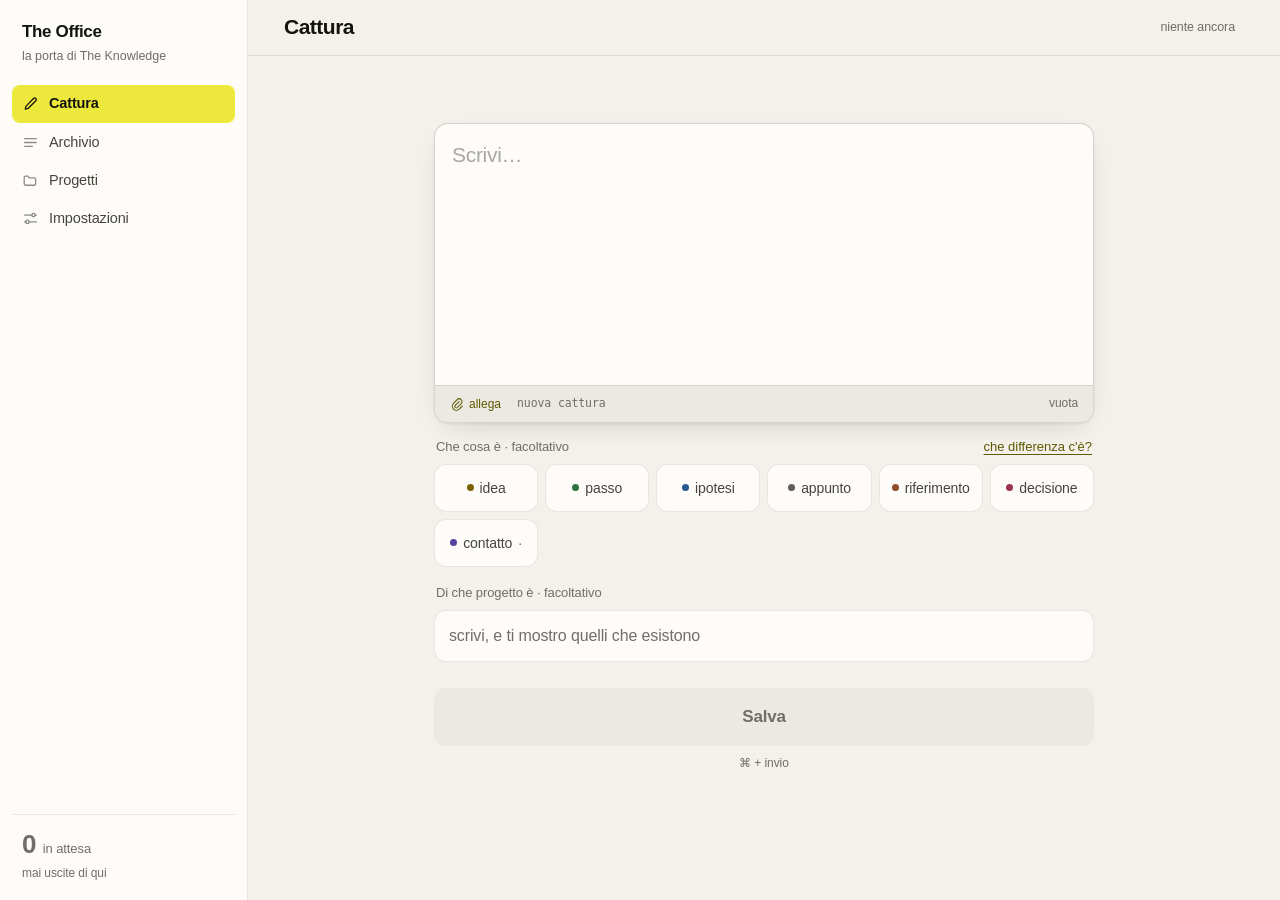
==== commit 89f881a0: "Via lo stato scritto a mano, e la prima riga si legge da sola - il pannello «quello che ancora non c" ====
--- a/index.html
+++ b/index.html
@@ -15,7 +15,7 @@
 <meta name="apple-mobile-web-app-status-bar-style" content="default"/>
 <!-- ?v= deve coincidere con VERSIONE in sw.js: e' l'unico modo
      di non farsi servire un misto di file vecchi e nuovi da file:// -->
-<link rel="stylesheet" href="stile.css?v=7"/>
+<link rel="stylesheet" href="stile.css?v=9"/>
 </head>
 <body data-tema="chiaro">
 
@@ -120,6 +120,10 @@
              l'unica cosa necessaria: un allegato da solo non si salva. -->
         <div class="allegati" id="allegati" hidden></div>
 
+      <!-- Quello che l'app ha capito da sola dalla prima riga. Propone, non
+           decide: un tocco su «usa» e un tocco su «ignora». -->
+      <div class="capito" id="capito" hidden></div>
+
       <div class="sotto-lampo">
         <!-- Il tipo prima del progetto: nel momento del lampo so quasi sempre
              *che genere di cosa* è, non ancora dove va. -->
@@ -139,17 +143,13 @@
              obbliga: si può scrivere il progetto direttamente e saltarlo. -->
         <div class="forme" id="forme" role="group" aria-label="Che tipo di oggetto"></div>
         <label class="etichetta-campo" for="dove">Di che progetto è · facoltativo</label>
-        <input id="dove" class="dove" type="text" list="elenco-progetti"
+        <input id="dove" class="dove" type="text"
                autocomplete="off" autocapitalize="none" spellcheck="false"
-               placeholder="cantera, the-office…"/>
-        <p class="nota-campo">Alla precisione che hai adesso: niente, un dominio
-           (<code>sistema</code>, <code>app</code>, <code>sito</code>,
-           <code>libero</code>), o un progetto.</p>
-        <datalist id="elenco-progetti"></datalist>
+               placeholder="scrivi, e ti mostro quelli che esistono"/>
         <div class="scorciatoie-progetto" id="progetti-recenti"></div>
 
         <button id="salva" class="salva">Salva</button>
-        <p class="scorciatoia">⌘ + invio</p>
+        <p class="scorciatoia" aria-hidden="true">⌘ + invio</p>
       </div>
     </section>
 
@@ -212,6 +212,24 @@
     <section class="sez" id="sez-impostazioni" data-sez="impostazioni" hidden>
 
       <div class="pannello">
+        <h2>Sincronizzazione</h2>
+        <p class="spiega">Manda ogni cattura in <code>_inbox/</code> su GitHub, da
+           sola, <strong>anche dal telefono</strong>. Il token non sta qui: vive in
+           una funzione sul server, e questo dispositivo conosce solo la chiave
+           d'app — se trapela si cambia, e non apre nient'altro.</p>
+        <div id="stato-sincronia" class="esito"></div>
+        <form class="riga-aggiungi" id="salva-chiave">
+          <input id="chiave-app" type="password" placeholder="chiave d'app"
+                 autocomplete="off" autocapitalize="none" spellcheck="false"/>
+          <button type="submit" class="bottone-min">Salva</button>
+        </form>
+        <div class="riga-bottoni" style="padding-top:10px">
+          <button id="sincronizza-ora" class="bottone">Manda le catture in attesa</button>
+          <button id="prova-portiere" class="bottone-min">Prova il collegamento</button>
+        </div>
+      </div>
+
+      <div class="pannello">
         <h2>Cartella collegata</h2>
         <p class="spiega">Collega una volta <code>~/the-knowledge/_inbox</code> e da
            lì in poi ogni cattura ci finisce dentro come file <code>.md</code> vero,
@@ -244,18 +262,14 @@
         </div>
       </div>
 
-      <div class="pannello pannello-avviso">
-        <h2>Quello che ancora non c'è</h2>
-        <p class="spiega">Perché telefono e computer restano <strong>due mucchi
-           separati</strong> finché non esistono queste tre cose — e sono tue, non
-           dell'agente:</p>
-        <ol class="lista-passi">
-          <li>Il repo <code>eneaqupovisione/the-office</code>, pubblicato.</li>
-          <li>Un sito Netlify su quel repo, per avere l'<code>https</code>.</li>
-          <li>Un token GitHub con scrittura solo su <code>the-knowledge</code>,
-              nelle variabili d'ambiente di Netlify. Mai qui dentro.</li>
-        </ol>
-      </div>
+      <!-- Lo stato non è scritto a mano: lo calcola `Impostazioni.statoVero()`
+           da quello che l'app riesce davvero a fare. Un elenco mantenuto a mano
+           è già stato falso due volte in un giorno. -->
+      <div class="pannello" id="pannello-stato">
+        <h2>Dove finiscono le catture</h2>
+        <div id="stato-vero"></div>
+      </div>
+
 
       <div class="pannello pannello-pericolo">
         <h2>Dati di questo dispositivo</h2>
@@ -271,13 +285,13 @@
 
 <div class="conferma" id="conferma" role="status" aria-live="polite"></div>
 
-<script src="dati.js?v=7"></script>
-<script src="media.js?v=7"></script>
-<script src="ponte.js?v=7"></script>
-<script src="cattura.js?v=7"></script>
-<script src="archivio.js?v=7"></script>
-<script src="progetti.js?v=7"></script>
-<script src="impostazioni.js?v=7"></script>
-<script src="app.js?v=7"></script>
+<script src="dati.js?v=9"></script>
+<script src="media.js?v=9"></script>
+<script src="ponte.js?v=9"></script>
+<script src="cattura.js?v=9"></script>
+<script src="archivio.js?v=9"></script>
+<script src="progetti.js?v=9"></script>
+<script src="impostazioni.js?v=9"></script>
+<script src="app.js?v=9"></script>
 </body>
 </html>
--- a/stile.css
+++ b/stile.css
@@ -340,7 +340,10 @@
 .salva:active{ transform:scale(.988) }
 .salva:disabled{ background:var(--carta-2); color:var(--tenue); box-shadow:none;
                  transform:none; cursor:default }
+/* La scorciatoia esiste solo dove c'è una tastiera: su un telefono era una
+   riga di testo inutile in fondo alla schermata che si usa più spesso. */
 .scorciatoia{ text-align:center; font-size:12px; color:var(--tenue); padding:9px 0 2px }
+@media (pointer: coarse){ .scorciatoia{ display:none } }
 
 
 
@@ -385,6 +388,42 @@
   font-size:11px; color:var(--ink-2); background:var(--carta-2);
   padding:2px 8px; border-radius:999px;
 }
+
+/* ── quello che l'app ha capito, e lo stato vero ─────────────────────────── */
+.capito{
+  display:flex; align-items:center; gap:9px; flex-wrap:wrap;
+  background:var(--acc-tenue); border-radius:12px;
+  padding:11px 13px; margin-top:12px; font-size:13.5px;
+}
+.capito[hidden]{ display:none }
+.capito-testo{ flex:1; min-width:12ch; color:var(--ink-2) }
+.capito-testo strong{ color:var(--ink); font-weight:600 }
+.capito-tipo{ color:var(--tinta) !important }
+.capito-usa{
+  background:var(--acc); color:var(--su-acc); border:0; border-radius:8px;
+  font-family:inherit; font-size:13.5px; font-weight:600;
+  padding:7px 14px; min-height:36px; cursor:pointer;
+}
+.capito-no{
+  background:none; border:0; color:var(--tenue); font-family:inherit;
+  font-size:13px; padding:7px 4px; min-height:36px; cursor:pointer;
+}
+.capito-no:hover{ color:var(--ink) }
+
+.progetto-nuovo{
+  flex:none; font-size:12.5px; color:var(--tenue);
+  padding:9px 4px; white-space:nowrap;
+}
+
+.riga-stato{
+  display:flex; align-items:baseline; gap:9px;
+  padding:9px 0; border-bottom:1px solid var(--linea);
+}
+.riga-stato:last-of-type{ border-bottom:0 }
+.riga-stato-segno{ width:14px; flex:none; color:var(--tenue); font-weight:600 }
+.riga-stato.attiva .riga-stato-segno{ color:var(--ok) }
+.riga-stato-nome{ font-size:14.5px; font-weight:500; flex:none }
+.riga-stato-nota{ font-size:13px; color:var(--tenue); line-height:1.4 }
 
 /* ── che differenza c'è fra i tipi ────────────────────────────────────────
    La spiegazione del tipo scelto e la legenda completa. Sono l'unica parte
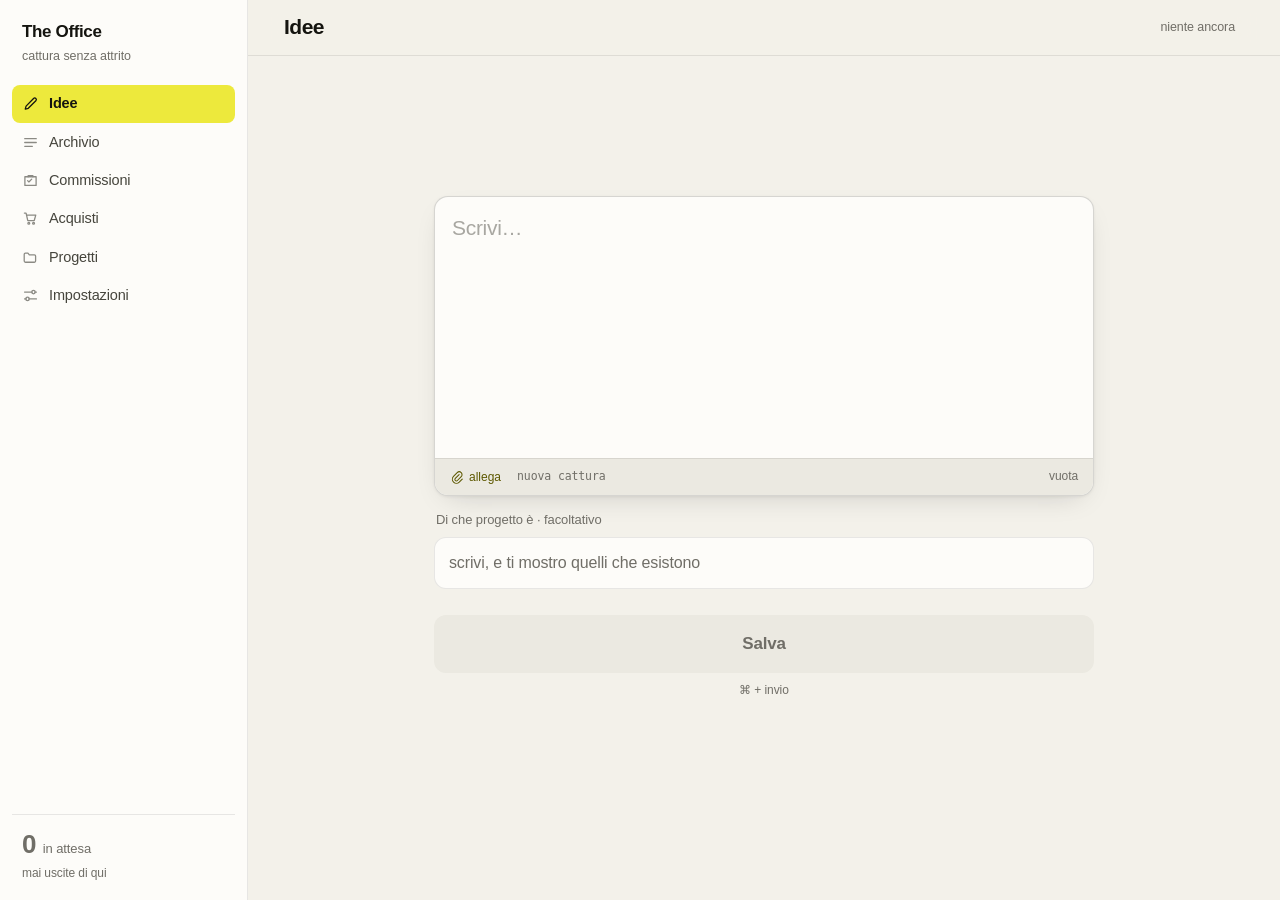
==== commit 205996a5: "Lavoro accumulato: agenda e lavori, ponte e cattura, decisioni archiviate" ====
--- a/index.html
+++ b/index.html
@@ -15,7 +15,7 @@
 <meta name="apple-mobile-web-app-status-bar-style" content="default"/>
 <!-- ?v= deve coincidere con VERSIONE in sw.js: e' l'unico modo
      di non farsi servire un misto di file vecchi e nuovi da file:// -->
-<link rel="stylesheet" href="stile.css?v=9"/>
+<link rel="stylesheet" href="stile.css?v=12"/>
 </head>
 <body data-tema="chiaro">
 
@@ -26,7 +26,7 @@
 <aside class="lato" id="lato" aria-label="Sezioni">
   <div class="lato-testa">
     <span class="marchio">The Office</span>
-    <span class="marchio-nota">la porta di The Knowledge</span>
+    <span class="marchio-nota">cattura senza attrito</span>
   </div>
 
   <nav class="voci" id="voci">
@@ -35,7 +35,7 @@
            stroke-linecap="round" stroke-linejoin="round" aria-hidden="true">
         <path d="M13.6 2.9a1.9 1.9 0 0 1 2.7 2.7L7.4 14.5l-3.6 1 1-3.6z"/>
       </svg>
-      <span class="voce-nome">Cattura</span>
+      <span class="voce-nome">Idee</span>
     </a>
     <a class="voce" href="#archivio" data-sez="archivio">
       <svg viewBox="0 0 20 20" fill="none" stroke="currentColor" stroke-width="1.5"
@@ -44,6 +44,24 @@
       </svg>
       <span class="voce-nome">Archivio</span>
       <span class="voce-conto" id="conto-archivio"></span>
+    </a>
+    <a class="voce" href="#commissioni" data-sez="commissioni">
+      <svg viewBox="0 0 20 20" fill="none" stroke="currentColor" stroke-width="1.5"
+           stroke-linecap="round" stroke-linejoin="round" aria-hidden="true">
+        <path d="M3.4 5.6h13.2v10.2H3.4z"/><path d="M7.2 5.6V4.2h5.6v1.4"/>
+        <path d="M6.6 10.2l1.5 1.5 3.3-3.3"/>
+      </svg>
+      <span class="voce-nome">Commissioni</span>
+      <span class="voce-conto" id="conto-commissioni"></span>
+    </a>
+    <a class="voce" href="#acquisti" data-sez="acquisti">
+      <svg viewBox="0 0 20 20" fill="none" stroke="currentColor" stroke-width="1.5"
+           stroke-linecap="round" stroke-linejoin="round" aria-hidden="true">
+        <path d="M2.8 3.6h2l2 8.8h7.6l1.8-6.4H5.6"/>
+        <circle cx="8" cy="15.6" r="1.1"/><circle cx="13.6" cy="15.6" r="1.1"/>
+      </svg>
+      <span class="voce-nome">Acquisti</span>
+      <span class="voce-conto" id="conto-acquisti"></span>
     </a>
     <a class="voce" href="#progetti" data-sez="progetti">
       <svg viewBox="0 0 20 20" fill="none" stroke="currentColor" stroke-width="1.5"
@@ -92,7 +110,7 @@
 
     <!-- ══ 01 · IL LAMPO ═════════════════════════════════════════════════════
          Riceve il fuoco all'apertura. Nessun campo obbligatorio: si salva con
-         il solo testo. (METODO §2, principio 1: la cattura non chiede permesso) -->
+         il solo testo. -->
     <section class="sez" id="sez-cattura" data-sez="cattura">
 
       <div class="foglio">
@@ -125,20 +143,9 @@
       <div class="capito" id="capito" hidden></div>
 
       <div class="sotto-lampo">
-        <!-- Il tipo prima del progetto: nel momento del lampo so quasi sempre
-             *che genere di cosa* è, non ancora dove va. -->
-        <div class="riga-etichetta">
-          <span class="etichetta-campo">Che cosa è · facoltativo</span>
-          <button type="button" class="chiedi" id="apri-legenda" aria-expanded="false"
-                  aria-controls="legenda">che differenza c'è?</button>
-        </div>
-        <div class="tipi" id="tipi" role="group" aria-label="Che cosa è"></div>
-        <!-- La spiegazione del tipo scelto, una riga. Non è un aiuto nascosto in
-             un menu: al lampo si legge senza toccare niente, e insegna usando. -->
-        <p class="spiega-tipo" id="spiega-tipo" aria-live="polite"></p>
-        <div class="legenda" id="legenda" hidden></div>
-
-        <!-- Il primo dei due passi: che oggetto è. Compare solo se almeno un
+        <!-- Nessuna griglia di tipi: l'unica cosa che sai al lampo e che un
+             agente non può dedurre è di quale progetto si tratta. -->
+        <!-- Filtro per forma: che oggetto è. Compare solo se almeno un
              progetto dichiara `forma:` nel suo nodo — e **filtra**, non
              obbliga: si può scrivere il progetto direttamente e saltarlo. -->
         <div class="forme" id="forme" role="group" aria-label="Che tipo di oggetto"></div>
@@ -160,9 +167,30 @@
       <div class="barra-filtri">
         <input id="cerca" class="cerca" type="search" placeholder="Cerca"
                autocomplete="off" spellcheck="false"/>
-        <div class="filtri-tipo" id="filtri-tipo" role="group" aria-label="Filtra per tipo"></div>
       </div>
       <div id="elenco-archivio" class="gruppi"></div>
+    </section>
+
+    <!-- ══ 03 · LE COMMISSIONI ══════════════════════════════════════════════
+         I lavori per conto terzi: una cartella per ognuno in `clienti/`, e le
+         cose da fare sono le caselle `- [ ]` del suo `prossimi-passi.md`.
+         L'app le muove; il resto del file non lo tocca. -->
+    <section class="sez" id="sez-commissioni" data-sez="commissioni" hidden>
+      <div id="esito-commissioni" class="esito"></div>
+      <div id="elenco-commissioni" class="lavori"></div>
+    </section>
+
+    <!-- ══ 04 · GLI ACQUISTI ═════════════════════════════════════════════════
+         Un file solo, `personale/acquisti.md`, con tre liste. -->
+    <section class="sez" id="sez-acquisti" data-sez="acquisti" hidden>
+      <div id="esito-acquisti" class="esito"></div>
+      <form class="riga-aggiungi" id="aggiungi-acquisto">
+        <input id="nuovo-acquisto" type="text" placeholder="cosa serve"
+               autocomplete="off" autocapitalize="sentences"/>
+        <select id="lista-acquisto" aria-label="In quale lista"></select>
+        <button type="submit" class="bottone-min">Aggiungi</button>
+      </form>
+      <div id="elenco-acquisti" class="lavori"></div>
     </section>
 
     <!-- ══ 03 · I PROGETTI ═══════════════════════════════════════════════════ -->
@@ -285,13 +313,15 @@
 
 <div class="conferma" id="conferma" role="status" aria-live="polite"></div>
 
-<script src="dati.js?v=9"></script>
-<script src="media.js?v=9"></script>
-<script src="ponte.js?v=9"></script>
-<script src="cattura.js?v=9"></script>
-<script src="archivio.js?v=9"></script>
-<script src="progetti.js?v=9"></script>
-<script src="impostazioni.js?v=9"></script>
-<script src="app.js?v=9"></script>
+<script src="dati.js?v=12"></script>
+<script src="media.js?v=12"></script>
+<script src="ponte.js?v=12"></script>
+<script src="cattura.js?v=12"></script>
+<script src="archivio.js?v=12"></script>
+<script src="lavori.js?v=12"></script>
+<script src="agenda.js?v=12"></script>
+<script src="progetti.js?v=12"></script>
+<script src="impostazioni.js?v=12"></script>
+<script src="app.js?v=12"></script>
 </body>
 </html>
--- a/stile.css
+++ b/stile.css
@@ -248,7 +248,7 @@
 
 /* ══ 01 · IL LAMPO ═════════════════════════════════════════════════════════
    Riceve il fuoco all'apertura. Nessun campo obbligatorio: si salva col solo
-   testo. (METODO §2, principio 1: la cattura non chiede permesso) */
+   testo. */
 .foglio{
   flex:1; min-height:132px; display:flex; flex-direction:column;
   background:var(--carta); border:1px solid var(--linea); border-radius:14px;
@@ -696,3 +696,93 @@
   .testata{ background:var(--fondo); backdrop-filter:none }
 }
 :focus-visible{ outline:2.5px solid var(--acc-ink); outline-offset:2px; border-radius:8px }
+
+/* ══ I LAVORI — commissioni e acquisti ═════════════════════════════════════
+   Le due sezioni che leggono file veri invece di localStorage. Stessa forma
+   per tutte e due: una scheda per gruppo, dentro righe con una casella.
+   L'acido resta ciò che si tocca: qui è la casella spuntata e nient'altro. */
+.lavori{ display:flex; flex-direction:column; gap:14px; padding-bottom:28px }
+
+.lavoro{
+  background:var(--carta);
+  border:1px solid var(--linea);
+  border-radius:14px;
+  padding:13px 14px 11px;
+}
+
+.lavoro-testa{
+  display:flex; align-items:baseline; gap:9px;
+  padding-bottom:9px; margin-bottom:7px;
+  border-bottom:1px solid var(--linea);
+}
+.lavoro-nome{
+  font-size:15px; font-weight:600; letter-spacing:-.012em;
+  color:var(--ink); flex:1; min-width:0;
+  overflow:hidden; text-overflow:ellipsis; white-space:nowrap;
+}
+/* Il conto è un dato, quindi mono — è la sola cosa qui dentro che lo è. */
+.lavoro-conto{ font:12px var(--mono); color:var(--tenue); flex:none }
+.lavoro-stato{
+  font-size:11px; letter-spacing:.02em; color:var(--tenue);
+  border:1px solid var(--linea); border-radius:999px;
+  padding:1px 7px; flex:none;
+}
+.lavoro-stato[data-stato="attivo"]{ color:var(--ink-2); border-color:var(--linea-forte) }
+
+.lavoro-vuoto{ font-size:13.5px; color:var(--tenue); padding:3px 2px 7px }
+.lavoro-divisorio{
+  font-size:11px; letter-spacing:.04em; text-transform:lowercase;
+  color:var(--tenue); padding:10px 2px 4px;
+}
+
+/* ── una riga ──────────────────────────────────────────────────────────── */
+.voce-lavoro{
+  display:flex; align-items:flex-start; gap:9px;
+  padding:5px 0;
+  border-bottom:1px solid transparent;
+}
+.voce-lavoro:hover{ border-bottom-color:var(--linea) }
+
+.casella{
+  flex:none; width:19px; height:19px; margin-top:1px;
+  border:1.5px solid var(--linea-forte); border-radius:6px;
+  background:transparent; cursor:pointer; padding:0;
+  transition:background .14s var(--curva), border-color .14s var(--curva);
+}
+.casella:hover{ border-color:var(--ink-2) }
+.casella[aria-checked="true"]{
+  background:var(--acc); border-color:var(--acc);
+  /* il segno di spunta è disegnato, non un carattere: resta netto a ogni scala */
+  background-image:url("data:image/svg+xml;charset=utf8,%3Csvg xmlns='http://www.w3.org/2000/svg' viewBox='0 0 16 16'%3E%3Cpath d='M3.6 8.4l2.9 2.9 5.9-6.2' fill='none' stroke='%2314140F' stroke-width='2' stroke-linecap='round' stroke-linejoin='round'/%3E%3C/svg%3E");
+  background-repeat:no-repeat; background-position:center; background-size:15px;
+}
+.casella:focus-visible{ outline:2px solid var(--acc); outline-offset:2px }
+
+.voce-lavoro-testo{
+  flex:1; min-width:0; font-size:14.5px; line-height:1.42;
+  color:var(--ink-2); word-break:break-word;
+  border-radius:5px; padding:1px 3px; margin:-1px -3px;
+}
+.voce-lavoro-testo:focus{
+  outline:none; background:var(--carta-2); color:var(--ink);
+}
+.voce-lavoro.fatta .voce-lavoro-testo{ color:var(--tenue); text-decoration:line-through }
+
+.voce-lavoro-togli{
+  flex:none; width:22px; height:22px; padding:0;
+  border:none; background:transparent; cursor:pointer;
+  color:var(--tenue); font-size:16px; line-height:1;
+  opacity:0; transition:opacity .14s var(--curva);
+}
+.voce-lavoro:hover .voce-lavoro-togli,
+.voce-lavoro-togli:focus-visible{ opacity:1 }
+.voce-lavoro-togli:hover{ color:var(--ink) }
+
+.riga-aggiungi-lavoro{ padding-top:10px }
+.riga-aggiungi-lavoro input{ font-size:14px }
+
+/* Col dito non c'è hover: il cestino sta sempre lì, e le righe respirano di più. */
+@media (hover:none){
+  .voce-lavoro-togli{ opacity:.55 }
+  .voce-lavoro{ padding:7px 0 }
+}
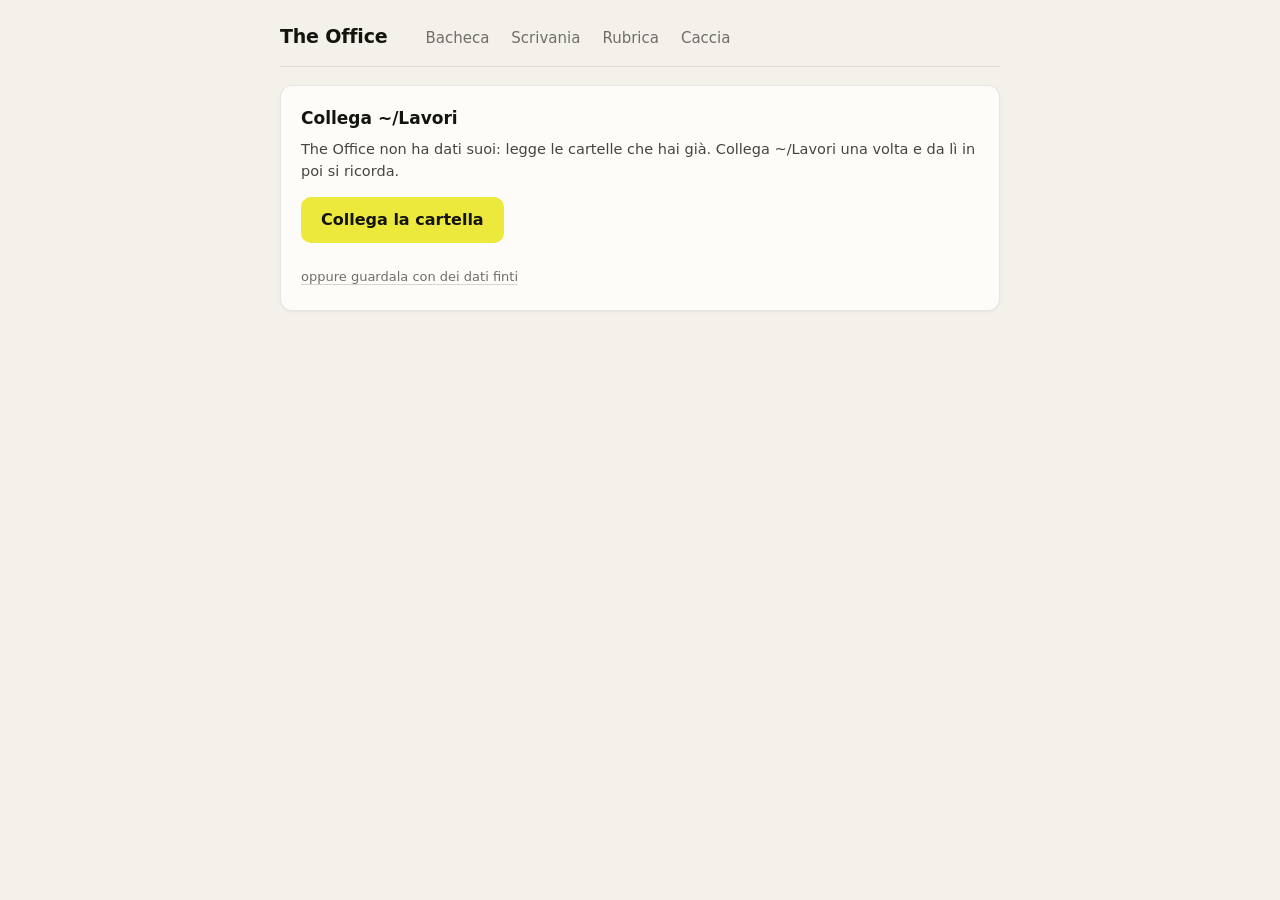
==== commit e8d9da73: "`ufficio.html` diventa `index.html`, e il sito puo' stare in rete Era il passo che avevamo rimandato" ====
--- a/index.html
+++ b/index.html
@@ -1,327 +1,106 @@
-<!doctype html>
-<html lang="it">
-<head>
-<meta charset="utf-8"/>
-<meta name="viewport" content="width=device-width, initial-scale=1, viewport-fit=cover"/>
-<title>The Office</title>
-<meta name="description" content="Dal pensiero al testo salvato in meno di cinque secondi."/>
-<meta name="theme-color" content="#F6F6F8"/>
-<link rel="manifest" href="manifest.webmanifest"/>
-<link rel="icon" href="icona.svg" type="image/svg+xml"/>
-<!-- iOS non sa usare un SVG qui: senza PNG la schermata home mette
-     una miniatura della pagina al posto dell'icona. -->
-<link rel="apple-touch-icon" sizes="180x180" href="icona-180.png"/>
-<meta name="apple-mobile-web-app-capable" content="yes"/>
-<meta name="apple-mobile-web-app-status-bar-style" content="default"/>
-<!-- ?v= deve coincidere con VERSIONE in sw.js: e' l'unico modo
-     di non farsi servire un misto di file vecchi e nuovi da file:// -->
-<link rel="stylesheet" href="stile.css?v=12"/>
+<!DOCTYPE html>
+<html lang="it"><head>
+<meta charset="utf-8">
+<meta name="viewport" content="width=device-width, initial-scale=1, viewport-fit=cover">
+<title>The Office — i lavori</title>
+
+<!-- Nessun `?v=`, nessun service worker, nessun manifest: questa pagina si apre
+     dal computer e basta. Il doppio numero di versione da tenere allineato a
+     mano serviva a installare l'app sul telefono — e con il telefono che
+     cattura in Note, non c'è piu' niente da installare. -->
+<link rel="stylesheet" href="ufficio.css">
+
+<!-- I colori e le misure stanno **qui**, dopo il foglio di stile, e non è
+     un capriccio: `~/Attrezzi/studio-web` le legge con una regex su `:root`
+     nel testo di questa pagina, e le regole che nascono toccando il sito le
+     appende all'ultimo `<style>` del documento — che è questo. Stando dopo
+     `ufficio.css`, quelle regole vincono senza dover alzare la specificità.
+
+     Aprirlo:  node ~/Attrezzi/studio-web/studio.mjs "~/Lavori/the-office" ufficio.html?prova
+
+     Lo studio tocca il tema chiaro: quello scuro sta nel `@media` qui sotto
+     e si scrive a mano. -->
+<style>
+:root{
+  --fondo:#F3F1EA; --carta:#FDFCF9; --carta-2:#EBE9E1;
+  --ink:#14140F; --ink-2:#46453D; --tenue:#706E67;
+  --linea:rgba(20,20,15,.09); --linea-forte:rgba(20,20,15,.17);
+  --acc:#EDE93C; --acc-ink:#5E5900; --acc-tenue:rgba(224,219,60,.30);
+  --su-acc:#14140F; --acc-forte:#E2DD1C;
+  --male:#C2352A; --ok:#2E7548;
+  --ombra-1:0 1px 2px rgba(16,16,22,.05);
+  --ombra-2:0 1px 3px rgba(16,16,22,.06), 0 10px 28px -14px rgba(16,16,22,.22);
+  color-scheme:light;
+}
+@media (prefers-color-scheme: dark){
+  :root{
+    --fondo:#100F0C; --carta:#1A1915; --carta-2:#24231E;
+    --ink:#F4F2E9; --ink-2:#C7C4B7; --tenue:#8C8A7E;
+    --linea:rgba(244,242,233,.10); --linea-forte:rgba(244,242,233,.19);
+    --acc:#EDE93C; --acc-ink:#E4DF66; --acc-tenue:rgba(237,233,60,.16);
+    --su-acc:#14140F; --acc-forte:#F5F158;
+    --male:#E3705F; --ok:#63B981;
+    --ombra-1:0 1px 2px rgba(0,0,0,.4);
+    --ombra-2:0 1px 3px rgba(0,0,0,.5), 0 12px 30px -16px rgba(0,0,0,.8);
+    color-scheme:dark;
+  }
+}
+</style>
 </head>
-<body data-tema="chiaro">
+<body>
 
-<!-- ══ IL MENU LATERALE ══════════════════════════════════════════════════════
-     Da 900px in su sta lì, fisso. Sotto, è un pannello che entra da sinistra e
-     si trascina via col dito. Non compare mai *davanti* alla cattura: la
-     schermata che si apre è sempre il lampo. -->
-<aside class="lato" id="lato" aria-label="Sezioni">
-  <div class="lato-testa">
-    <span class="marchio">The Office</span>
-    <span class="marchio-nota">cattura senza attrito</span>
-  </div>
-
-  <nav class="voci" id="voci">
-    <a class="voce" href="#cattura" data-sez="cattura">
-      <svg viewBox="0 0 20 20" fill="none" stroke="currentColor" stroke-width="1.5"
-           stroke-linecap="round" stroke-linejoin="round" aria-hidden="true">
-        <path d="M13.6 2.9a1.9 1.9 0 0 1 2.7 2.7L7.4 14.5l-3.6 1 1-3.6z"/>
-      </svg>
-      <span class="voce-nome">Idee</span>
-    </a>
-    <a class="voce" href="#archivio" data-sez="archivio">
-      <svg viewBox="0 0 20 20" fill="none" stroke="currentColor" stroke-width="1.5"
-           stroke-linecap="round" aria-hidden="true">
-        <path d="M3.2 5.5h13.6M3.2 10h13.6M3.2 14.5h9"/>
-      </svg>
-      <span class="voce-nome">Archivio</span>
-      <span class="voce-conto" id="conto-archivio"></span>
-    </a>
-    <a class="voce" href="#commissioni" data-sez="commissioni">
-      <svg viewBox="0 0 20 20" fill="none" stroke="currentColor" stroke-width="1.5"
-           stroke-linecap="round" stroke-linejoin="round" aria-hidden="true">
-        <path d="M3.4 5.6h13.2v10.2H3.4z"/><path d="M7.2 5.6V4.2h5.6v1.4"/>
-        <path d="M6.6 10.2l1.5 1.5 3.3-3.3"/>
-      </svg>
-      <span class="voce-nome">Commissioni</span>
-      <span class="voce-conto" id="conto-commissioni"></span>
-    </a>
-    <a class="voce" href="#acquisti" data-sez="acquisti">
-      <svg viewBox="0 0 20 20" fill="none" stroke="currentColor" stroke-width="1.5"
-           stroke-linecap="round" stroke-linejoin="round" aria-hidden="true">
-        <path d="M2.8 3.6h2l2 8.8h7.6l1.8-6.4H5.6"/>
-        <circle cx="8" cy="15.6" r="1.1"/><circle cx="13.6" cy="15.6" r="1.1"/>
-      </svg>
-      <span class="voce-nome">Acquisti</span>
-      <span class="voce-conto" id="conto-acquisti"></span>
-    </a>
-    <a class="voce" href="#progetti" data-sez="progetti">
-      <svg viewBox="0 0 20 20" fill="none" stroke="currentColor" stroke-width="1.5"
-           stroke-linecap="round" stroke-linejoin="round" aria-hidden="true">
-        <path d="M2.6 6.2a1.4 1.4 0 0 1 1.4-1.4h3l1.6 2h6a1.4 1.4 0 0 1 1.4 1.4v6a1.4 1.4 0 0 1-1.4 1.4H4a1.4 1.4 0 0 1-1.4-1.4z"/>
-      </svg>
-      <span class="voce-nome">Progetti</span>
-      <span class="voce-conto" id="conto-progetti"></span>
-    </a>
-    <a class="voce" href="#impostazioni" data-sez="impostazioni">
-      <svg viewBox="0 0 20 20" fill="none" stroke="currentColor" stroke-width="1.5"
-           stroke-linecap="round" aria-hidden="true">
-        <path d="M3 6h9M15 6h2M3 14h2M8 14h9"/>
-        <circle cx="13.5" cy="6" r="2"/><circle cx="6.5" cy="14" r="2"/>
-      </svg>
-      <span class="voce-nome">Impostazioni</span>
-    </a>
-  </nav>
-
-  <!-- ══ IL CONTATORE È SACRO ═══════════════════════════════════════════════
-       Sempre visibile, in tutte e due le impaginazioni. Se catturo e non vedo
-       mai dove finisce, in due settimane smetto di fidarmi e ricomincio a
-       segnarmi le cose anche altrove. (nodo → «Deciso») -->
-  <div class="lato-piede">
-    <div class="stato" id="stato-lato">
-      <span class="stato-numero" id="stato-numero">0</span>
-      <span class="stato-etichetta" id="stato-etichetta">in attesa</span>
-    </div>
-    <p class="stato-ponte" id="stato-ponte"></p>
-  </div>
-</aside>
-
-<div class="velo" id="velo" hidden></div>
-
-<div class="palco">
+<div class="foglio">
 
   <header class="testata">
-    <button class="apri-menu" id="apri-menu" aria-label="Sezioni" aria-expanded="false">
-      <span></span><span></span>
-    </button>
-    <h1 class="titolo-sez" id="titolo-sez">Cattura</h1>
-    <span class="contatore" id="contatore" aria-live="polite"></span>
+    <h1>The Office</h1>
+    <!-- Le tre sezioni, e sono tre domande diverse:
+         Bacheca → cosa faccio adesso · Scrivania → cosa ho in mano ·
+         Rubrica → per chi lavoro. Niente bottoni di servizio qui dentro:
+         lo scandaglio si rifà da solo quando torni sulla finestra. -->
+    <!-- Vuoto: i bottoni li fa `SEZIONI` in cima a ufficio.js. Averli scritti
+         qui vorrebbe dire tenerli allineati a mano in due posti, che e' la
+         forma di errore preferita di questo progetto. -->
+    <nav class="sezioni" id="sezioni" hidden=""></nav>
+    <span class="dove" id="dove"></span>
   </header>
 
-  <main id="palco-main">
+  <!-- Tutto quello che si vede lo costruisce `ufficio.js`: le due viste non
+       coesistono mai, quindi non ha senso tenerle tutte e due nel documento. -->
+  <main id="palco"></main>
 
-    <!-- ══ 01 · IL LAMPO ═════════════════════════════════════════════════════
-         Riceve il fuoco all'apertura. Nessun campo obbligatorio: si salva con
-         il solo testo. -->
-    <section class="sez" id="sez-cattura" data-sez="cattura">
+</div>
 
-      <div class="foglio">
-        <label class="nascosto" for="testo">Cosa ti è venuto in mente</label>
-        <textarea id="testo" autofocus autocapitalize="sentences" autocorrect="on"
-                  enterkeyhint="done" placeholder="Scrivi…"></textarea>
-        <!-- Dove sta andando quello che stai scrivendo. È informazione, non
-             cornice: il nome è quello vero che avrà il file in `_inbox/`. -->
-        <div class="riga-file">
-          <button type="button" class="allega" id="allega" title="Foto, audio, file">
-            <svg viewBox="0 0 20 20" fill="none" stroke="currentColor" stroke-width="1.5"
-                 stroke-linecap="round" stroke-linejoin="round" aria-hidden="true">
-              <path d="M13 6.5 7.6 12a2.1 2.1 0 0 0 3 3l5.4-5.5a4 4 0 0 0-5.7-5.7L5 9.2a5.8 5.8 0 0 0 8.2 8.2l4.3-4.3"/>
-            </svg>
-            <span>allega</span>
-          </button>
-          <input type="file" id="scegli-file" accept="image/*,audio/*" multiple
-                 class="nascosto" aria-label="Allega foto, audio o file"/>
-          <span class="nome-file" id="nome-file">nuova cattura</span>
-          <span class="stato-file" id="stato-file">non salvata</span>
-        </div>
-      </div>
+<!-- Script normali, non moduli: stessa scelta del resto del progetto.
 
-        <!-- Gli allegati scelti, non ancora salvati. Il testo resta comunque
-             l'unica cosa necessaria: un allegato da solo non si salva. -->
-        <div class="allegati" id="allegati" hidden></div>
+     Ma **in locale** si caricano con un numero che cambia a ogni apertura, e
+     non è un vezzo: senza, il browser tiene i `.js` in cache, tu modifichi un
+     file, ricarichi, e non cambia niente. È lo stesso male del vecchio
+     numero di versione da tenere allineato a mano in due file — la trappola
+     che in questo progetto ha fatto perdere più tempo di tutte. Qui il numero
+     se lo scrive la macchina, quindi non si può sbagliare.
 
-      <!-- Quello che l'app ha capito da sola dalla prima riga. Propone, non
-           decide: un tocco su «usa» e un tocco su «ignora». -->
-      <div class="capito" id="capito" hidden></div>
-
-      <div class="sotto-lampo">
-        <!-- Nessuna griglia di tipi: l'unica cosa che sai al lampo e che un
-             agente non può dedurre è di quale progetto si tratta. -->
-        <!-- Filtro per forma: che oggetto è. Compare solo se almeno un
-             progetto dichiara `forma:` nel suo nodo — e **filtra**, non
-             obbliga: si può scrivere il progetto direttamente e saltarlo. -->
-        <div class="forme" id="forme" role="group" aria-label="Che tipo di oggetto"></div>
-        <label class="etichetta-campo" for="dove">Di che progetto è · facoltativo</label>
-        <input id="dove" class="dove" type="text"
-               autocomplete="off" autocapitalize="none" spellcheck="false"
-               placeholder="scrivi, e ti mostro quelli che esistono"/>
-        <div class="scorciatoie-progetto" id="progetti-recenti"></div>
-
-        <button id="salva" class="salva">Salva</button>
-        <p class="scorciatoia" aria-hidden="true">⌘ + invio</p>
-      </div>
-    </section>
-
-    <!-- ══ 02 · L'ARCHIVIO ═══════════════════════════════════════════════════
-         Si legge, si riordina, non si riscrive. Il testo di una cattura non è
-         modificabile qui: «l'app non è un posto dove si scrive». -->
-    <section class="sez" id="sez-archivio" data-sez="archivio" hidden>
-      <div class="barra-filtri">
-        <input id="cerca" class="cerca" type="search" placeholder="Cerca"
-               autocomplete="off" spellcheck="false"/>
-      </div>
-      <div id="elenco-archivio" class="gruppi"></div>
-    </section>
-
-    <!-- ══ 03 · LE COMMISSIONI ══════════════════════════════════════════════
-         I lavori per conto terzi: una cartella per ognuno in `clienti/`, e le
-         cose da fare sono le caselle `- [ ]` del suo `prossimi-passi.md`.
-         L'app le muove; il resto del file non lo tocca. -->
-    <section class="sez" id="sez-commissioni" data-sez="commissioni" hidden>
-      <div id="esito-commissioni" class="esito"></div>
-      <div id="elenco-commissioni" class="lavori"></div>
-    </section>
-
-    <!-- ══ 04 · GLI ACQUISTI ═════════════════════════════════════════════════
-         Un file solo, `personale/acquisti.md`, con tre liste. -->
-    <section class="sez" id="sez-acquisti" data-sez="acquisti" hidden>
-      <div id="esito-acquisti" class="esito"></div>
-      <form class="riga-aggiungi" id="aggiungi-acquisto">
-        <input id="nuovo-acquisto" type="text" placeholder="cosa serve"
-               autocomplete="off" autocapitalize="sentences"/>
-        <select id="lista-acquisto" aria-label="In quale lista"></select>
-        <button type="submit" class="bottone-min">Aggiungi</button>
-      </form>
-      <div id="elenco-acquisti" class="lavori"></div>
-    </section>
-
-    <!-- ══ 03 · I PROGETTI ═══════════════════════════════════════════════════ -->
-    <section class="sez" id="sez-progetti" data-sez="progetti" hidden>
-
-      <div class="pannello">
-        <h2>I tuoi progetti</h2>
-        <p class="spiega">L'appartenenza resta facoltativa: questi sono suggerimenti
-           per scrivere sempre lo stesso nome, non caselle da riempire.</p>
-        <div id="elenco-progetti-ui" class="elenco-progetti"></div>
-        <form class="riga-aggiungi" id="aggiungi-progetto">
-          <input id="nuovo-progetto" type="text" placeholder="nuovo progetto"
-                 autocomplete="off" autocapitalize="none" spellcheck="false"/>
-          <button type="submit" class="bottone-min">Aggiungi</button>
-        </form>
-      </div>
-
-      <div class="pannello">
-        <h2>Dall'albero</h2>
-        <p class="spiega">I progetti <strong>veri</strong>: le cartelle dentro
-           <code>prodotti/</code>, <code>clienti/</code>, <code>studio/</code>…
-           Serve la cartella collegata, e va collegata la radice
-           <code>~/the-knowledge</code> — da <code>_inbox</code> l'albero non si vede.</p>
-        <div class="riga-bottoni">
-          <button id="leggi-albero" class="bottone">Leggi i progetti dall'albero</button>
-        </div>
-        <div id="esito-albero" class="esito" style="padding-top:11px;padding-bottom:0"></div>
-      </div>
-
-      <div class="pannello">
-        <h2>Da GitHub</h2>
-        <p class="spiega">Legge i <strong>repo pubblici</strong> di un account e te li
-           propone come progetti. Nessun token, nessun segreto: è una lettura, ed è
-           l'unica cosa dell'app che tocca la rete — mai nel percorso del salvataggio.</p>
-        <form class="riga-aggiungi" id="carica-github">
-          <input id="utente-github" type="text" placeholder="utente github"
-                 autocomplete="off" autocapitalize="none" spellcheck="false"/>
-          <button type="submit" class="bottone-min">Leggi</button>
-        </form>
-        <div id="esito-github" class="esito"></div>
-        <div id="elenco-repo" class="elenco-repo"></div>
-      </div>
-
-    </section>
-
-    <!-- ══ 04 · IMPOSTAZIONI E PONTE ═════════════════════════════════════════ -->
-    <section class="sez" id="sez-impostazioni" data-sez="impostazioni" hidden>
-
-      <div class="pannello">
-        <h2>Sincronizzazione</h2>
-        <p class="spiega">Manda ogni cattura in <code>_inbox/</code> su GitHub, da
-           sola, <strong>anche dal telefono</strong>. Il token non sta qui: vive in
-           una funzione sul server, e questo dispositivo conosce solo la chiave
-           d'app — se trapela si cambia, e non apre nient'altro.</p>
-        <div id="stato-sincronia" class="esito"></div>
-        <form class="riga-aggiungi" id="salva-chiave">
-          <input id="chiave-app" type="password" placeholder="chiave d'app"
-                 autocomplete="off" autocapitalize="none" spellcheck="false"/>
-          <button type="submit" class="bottone-min">Salva</button>
-        </form>
-        <div class="riga-bottoni" style="padding-top:10px">
-          <button id="sincronizza-ora" class="bottone">Manda le catture in attesa</button>
-          <button id="prova-portiere" class="bottone-min">Prova il collegamento</button>
-        </div>
-      </div>
-
-      <div class="pannello">
-        <h2>Cartella collegata</h2>
-        <p class="spiega">Collega una volta <code>~/the-knowledge/_inbox</code> e da
-           lì in poi ogni cattura ci finisce dentro come file <code>.md</code> vero,
-           da sola. Claude Code lo legge senza che tu esporti niente.</p>
-        <div id="stato-cartella" class="esito"></div>
-        <div class="riga-bottoni">
-          <button id="collega-cartella" class="bottone">Collega la cartella</button>
-          <button id="scrivi-ora" class="bottone-min">Scrivi le catture in attesa</button>
-          <button id="scollega-cartella" class="bottone-min">Scollega</button>
-        </div>
-      </div>
-
-      <div class="pannello">
-        <h2>Esportazione</h2>
-        <p class="spiega">Il ponte che funziona ovunque, telefono compreso. Un file
-           per ogni cattura, impacchettati in un unico scarico perché i browser
-           bloccano i download multipli.</p>
-        <div class="riga-bottoni">
-          <button id="esporta" class="bottone">Esporta per l'inbox (.md)</button>
-          <button id="esporta-json" class="bottone-min">Esporta .json</button>
-        </div>
-      </div>
-
-      <div class="pannello">
-        <h2>Aspetto</h2>
-        <div class="segmento" id="segmento-tema" role="group" aria-label="Tema">
-          <button data-tema="chiaro">Chiaro</button>
-          <button data-tema="scuro">Scuro</button>
-          <button data-tema="sistema">Sistema</button>
-        </div>
-      </div>
-
-      <!-- Lo stato non è scritto a mano: lo calcola `Impostazioni.statoVero()`
-           da quello che l'app riesce davvero a fare. Un elenco mantenuto a mano
-           è già stato falso due volte in un giorno. -->
-      <div class="pannello" id="pannello-stato">
-        <h2>Dove finiscono le catture</h2>
-        <div id="stato-vero"></div>
-      </div>
+     Fuori da localhost non si aggiunge niente: là la cache serve davvero.
+     `async = false` tiene l'ordine di esecuzione, che conta — `radice.js`
+     usa `Passi`, e `ufficio.js` li usa tutti. -->
+<script>
+(function(){
+  var v = /^(localhost|127\.0\.0\.1)$/.test(location.hostname) ? '?v=' + Date.now() : '';
+  /* Anche il foglio di stile, e non era ovvio: il numero bustava i `.js` e
+     lasciava fuori la CSS, che e' l'unico file caricato da un `<link>`. Il
+     23 agosto ho passato dieci minuti a chiedermi perche' una regola scritta
+     e salvata non si vedesse a schermo. */
+  if (v){
+    var l = document.querySelector('link[rel=stylesheet]');
+    if (l) l.href = l.getAttribute('href').split('?')[0] + v;
+  }
+  ['passi.js', 'seed.js', 'radice.js', 'domande.js', 'ufficio.js'].forEach(function(f){
+    var s = document.createElement('script');
+    s.src = f + v;
+    s.async = false;
+    document.head.appendChild(s);
+  });
+})();
+</script>
 
 
-      <div class="pannello pannello-pericolo">
-        <h2>Dati di questo dispositivo</h2>
-        <p class="spiega">Le catture vivono nel browser di questo dispositivo finché
-           non escono di qui. Cancellare i dati del sito le porta via.</p>
-        <button id="svuota" class="bottone-pericolo">Svuota</button>
-      </div>
-
-    </section>
-
-  </main>
-</div>
-
-<div class="conferma" id="conferma" role="status" aria-live="polite"></div>
-
-<script src="dati.js?v=12"></script>
-<script src="media.js?v=12"></script>
-<script src="ponte.js?v=12"></script>
-<script src="cattura.js?v=12"></script>
-<script src="archivio.js?v=12"></script>
-<script src="lavori.js?v=12"></script>
-<script src="agenda.js?v=12"></script>
-<script src="progetti.js?v=12"></script>
-<script src="impostazioni.js?v=12"></script>
-<script src="app.js?v=12"></script>
-</body>
-</html>
+</body></html>
--- a/ufficio.css
+++ b/ufficio.css
@@ -0,0 +1,509 @@
+/* ═══════════════════════════════════════════════════════════════════════════
+   L'UFFICIO — l'aspetto della vista sui lavori.
+
+   Stessa direzione di `stile.css` — impaginazione San Francisco, palette 06 —
+   e stessi nomi di colore, così le due si possono fondere quando il vecchio
+   viene spento. Qui cambia una cosa sola, ed è la gerarchia:
+
+   **il numero che conta è il silenzio.** Non il nome del progetto, non quante
+   cose ci sono da fare. Un progetto che tace da 150 giorni deve saltare
+   all'occhio prima del suo nome — quindi il silenzio è tabellare, allineato a
+   destra, e più il numero è alto più pesa.
+
+   Nessun webfont e nessuna decorazione, come nell'altra: se un elemento non
+   porta un'informazione o non si tocca, non c'è.
+
+   ## Le variabili non stanno qui, e c'è un perché
+
+   I colori e le misure vivono in un `:root` dentro `ufficio.html`, **dopo**
+   il collegamento a questo foglio. Non è disordine: è l'unico posto in cui
+   `~/Attrezzi/studio-web` le sa leggere e riscrivere — le cerca con una
+   regex su `:root` nel testo della pagina, e le regole che generi toccando
+   il sito le appende all'ultimo `<style>`. Stando dopo questo file, vincono.
+
+   Qui dentro si scrivono solo regole, e sempre in termini di `var(--...)`.
+   ═══════════════════════════════════════════════════════════════════════ */
+
+*{ box-sizing:border-box; }
+html,body{ margin:0; padding:0; }
+body{
+  background:var(--fondo); color:var(--ink);
+  font:16px/1.5 -apple-system, BlinkMacSystemFont, "Segoe UI", system-ui, sans-serif;
+  -webkit-font-smoothing:antialiased;
+}
+button{ font:inherit; color:inherit; }
+
+.foglio{ max-width:760px; margin:0 auto; padding:22px 20px 80px; }
+
+/* ── la testata ──────────────────────────────────────────────────────────── */
+
+.testata{
+  display:flex; align-items:baseline; gap:12px;
+  padding-bottom:14px; margin-bottom:18px; border-bottom:1px solid var(--linea);
+}
+.testata h1{ font-size:19px; font-weight:640; letter-spacing:-.01em; margin:0; }
+.testata .dove{
+  font-size:12.5px; color:var(--tenue);
+  font-family:ui-monospace, SFMono-Regular, Menlo, monospace;
+}
+.testata .spinta{ margin-left:auto; display:flex; gap:8px; }
+
+.min{
+  background:transparent; border:1px solid var(--linea-forte); color:var(--ink-2);
+  border-radius:8px; padding:5px 11px; font-size:13px; cursor:pointer;
+}
+.min:hover{ background:var(--carta-2); }
+.min[aria-pressed="true"]{
+  background:var(--acc); border-color:transparent; color:var(--su-acc); font-weight:560;
+}
+
+/* ── le tre sezioni ──────────────────────────────────────────────────────
+   Sono la spina dorsale, non tre bottoni di servizio: stanno accanto al nome
+   dell'app e si leggono come titoli. Prima erano bottoncini grigi indistinti
+   dal resto della testata, e l'app sembrava una pagina sola. */
+
+.sezioni{ display:flex; gap:22px; margin-left:26px; }
+.sezioni button{
+  background:none; border:0; padding:2px 0; cursor:pointer;
+  font-size:15px; color:var(--tenue); position:relative;
+}
+.sezioni button:hover{ color:var(--ink); }
+.sezioni button[aria-current="true"]{ color:var(--ink); font-weight:640; }
+.sezioni button[aria-current="true"]::after{
+  content:''; position:absolute; left:0; right:0; bottom:-15px;
+  height:2px; background:var(--ink); border-radius:2px;
+}
+
+/* L'occhiello: una riga che dice cosa stai guardando e con che criterio. */
+.occhiello{ color:var(--tenue); font-size:13.5px; margin:0 0 18px; }
+
+/* L'interruttore dentro la Scrivania — due modi, non due posti. */
+.scelta{
+  display:inline-flex; gap:3px; margin-bottom:20px; padding:3px;
+  background:var(--carta-2); border-radius:10px;
+}
+.scelta .min{ border:0; border-radius:8px; padding:6px 13px; font-size:13.5px; color:var(--tenue); }
+.scelta .min:hover{ background:transparent; color:var(--ink); }
+.scelta .min[aria-pressed="true"]{ background:var(--carta); color:var(--ink); box-shadow:var(--ombra-1); }
+
+/* ── la bacheca: una mossa per progetto ──────────────────────────────────
+   Il verso conta. Quello che leggi per primo è **la cosa da fare**, non il
+   nome del lavoro: il nome sta sotto, piccolo, perché serve solo a sapere di
+   chi è la mossa. Al contrario si torna a un elenco di progetti, che è
+   esattamente quello che la bacheca non deve essere. */
+
+.mossa{
+  display:flex; align-items:center; gap:14px;
+  background:var(--carta); border:1px solid var(--linea); border-radius:12px;
+  padding:14px 16px; margin-bottom:8px; cursor:pointer; box-shadow:var(--ombra-1);
+}
+.mossa:hover{ border-color:var(--linea-forte); }
+.mossa:focus-visible{ outline:2px solid var(--acc-forte); outline-offset:2px; }
+/* La casella dentro un'etichetta che le fa da bersaglio: si clicca senza
+   mirare, e il quadratino resta della misura giusta per l'occhio. Il margine
+   negativo si riprende lo spazio, così la riga non si gonfia. */
+.mossa .casella{
+  display:flex; align-items:center; flex:none; cursor:pointer;
+  padding:12px; margin:-12px 0 -12px -8px; border-radius:10px;
+}
+.mossa .casella:hover{ background:var(--carta-2); }
+.mossa input[type=checkbox]{
+  width:20px; height:20px; margin:0; flex:none; cursor:pointer; accent-color:var(--acc-forte);
+}
+
+/* Spuntata: il segno si vede per mezzo secondo prima che la riga se ne vada.
+   È l'unica conferma che il gesto è arrivato — senza, sembra un clic a vuoto. */
+.mossa{ transition:opacity .28s ease, background-color .28s ease; }
+.mossa.fatta{ opacity:.5; }
+.mossa.fatta .cosa{ text-decoration:line-through; text-decoration-thickness:1.5px; }
+
+/* «1 di 5» — a che punto sei dentro quel progetto. */
+.mossa .quante{ font-size:12.5px; color:var(--tenue); white-space:nowrap; flex:none; }
+.mossa .mezzo{ flex:1; min-width:0; }
+.mossa .cosa{ font-size:16px; line-height:1.35; letter-spacing:-.005em; }
+.mossa .chi{ font-size:12.5px; color:var(--tenue); margin-top:3px; }
+.mossa .chi .nome{ font-weight:600; color:var(--ink-2); }
+.mossa .apri{ color:var(--linea-forte); font-size:19px; line-height:1; flex:none; }
+.mossa:hover .apri{ color:var(--ink-2); }
+
+/* ── le domande ──────────────────────────────────────────────────────────
+   Parole, non comandi, e in fondo alla bacheca: prima leggi cosa fare, poi
+   semmai chiedi. Pastiglie tenui finché non le premi — devono essere lì senza
+   chiamare, o diventano la prima cosa che guardi invece delle mosse. */
+
+.domande{ display:flex; flex-wrap:wrap; gap:8px; margin-top:24px; }
+.parola{
+  font-family:inherit; font-size:13.5px; cursor:pointer;
+  background:none; border:1px solid var(--linea); border-radius:999px;
+  padding:7px 14px; color:var(--tenue);
+}
+.parola:hover{ color:var(--ink); border-color:var(--linea-forte); }
+.parola[aria-pressed="true"]{
+  background:var(--acc); border-color:transparent; color:var(--su-acc); font-weight:600;
+}
+
+/* La risposta è un cassetto che si apre sotto, non una schermata: la bacheca
+   resta dov'è, e questa se ne va com'è venuta. */
+.risposta{
+  margin-top:12px; padding:4px 12px 12px;
+  background:var(--carta-2); border-radius:12px;
+}
+.risposta .vuoto{ margin:14px 4px 8px; }
+.risposta .altre{ margin:10px 4px 0; color:var(--tenue); font-size:12.5px; }
+
+.proposta{
+  display:flex; align-items:center; gap:12px;
+  background:var(--carta); border:1px solid var(--linea);
+  border-left:4px solid var(--tinta, transparent);
+  border-radius:10px; padding:11px 14px; margin-top:8px; cursor:pointer;
+}
+.proposta:hover{ border-color:var(--linea-forte); border-left-color:var(--tinta, transparent); }
+.proposta:focus-visible{ outline:2px solid var(--acc-forte); outline-offset:2px; }
+.proposta .mezzo{ flex:1; min-width:0; }
+.proposta .cosa{ font-size:15px; line-height:1.35; letter-spacing:-.005em; }
+.proposta .chi{ font-size:12px; color:var(--tenue); margin-top:3px; }
+.proposta .apri{ color:var(--linea-forte); font-size:18px; line-height:1; flex:none; }
+.proposta:hover .apri{ color:var(--ink-2); }
+
+/* Un'idea non è una cosa da fare, e non deve sembrarlo: corsivo, che è il
+   modo più leggero di dire «questa è un pensiero, non un impegno». */
+.proposta.daIdea .cosa{ font-style:italic; }
+
+/* I due tondi a destra: «i» apre i dettagli, «»» rimanda di una settimana.
+   Ci sono ma non chiamano — rimandare deve costare un tocco e non deve essere
+   la cosa più visibile della riga, o diventa quello che fai. */
+.poi, .info{
+  font-family:inherit; cursor:pointer; flex:none;
+  width:26px; height:26px; padding:0; border-radius:50%;
+  background:none; border:1px solid transparent; color:var(--tenue);
+  line-height:1; opacity:.4;
+}
+.poi{ font-size:15px; }
+.info{ font-size:13px; font-style:italic; font-weight:600; }
+.mossa:hover .poi, .mossa:hover .info,
+.proposta:hover .poi, .poi:focus-visible, .info:focus-visible{ opacity:1; }
+.poi:hover, .info:hover{ background:var(--carta-2); border-color:var(--linea); color:var(--ink); }
+.info[aria-expanded="true"]{
+  opacity:1; background:var(--acc); border-color:transparent; color:var(--su-acc);
+}
+
+/* ── l'anteprima di un progetto ──────────────────────────────────────────
+   Sta attaccata sotto la sua riga e ne porta la tinta: si deve vedere che è
+   una costola di quella riga, non un blocco nuovo che parla d'altro. */
+.mossa.conAnteprima{
+  margin-bottom:0; border-bottom-color:transparent;
+  border-bottom-left-radius:0; border-bottom-right-radius:0; box-shadow:none;
+}
+.anteprima{
+  margin:0 0 10px; padding:4px 16px 14px;
+  background:var(--carta-2); border-radius:0 0 12px 12px;
+  border-left:4px solid var(--tinta, transparent);
+}
+.anteprima .perche{
+  margin:0 0 8px; padding-left:12px; border-left:2px solid var(--linea-forte);
+  font-size:14px; line-height:1.45; color:var(--ink-2);
+}
+.anteprima .fatti{ margin:0; font-size:12.5px; color:var(--tenue); }
+.anteprima .ideine{ margin-top:12px; }
+.anteprima .ideine h3{
+  font-size:11px; font-weight:600; letter-spacing:.06em; text-transform:uppercase;
+  color:var(--tenue); margin:0 0 5px;
+}
+.anteprima .ideine p{ margin:0 0 3px; font-size:13.5px; font-style:italic; color:var(--ink-2); }
+.anteprima .min{ margin-top:12px; }
+
+/* Una riga di servizio, in fondo e in punta di piedi. */
+.sottile{
+  display:block; margin-top:20px; background:none; border:0; padding:4px 0;
+  color:var(--tenue); font-size:13px; cursor:pointer; text-decoration:underline;
+  text-decoration-color:var(--linea-forte); text-underline-offset:3px;
+}
+.sottile:hover{ color:var(--ink); }
+
+/* L'unico «aggiungi» dell'app, e sta nella Rubrica: il posto dove nasce
+   un'idea per qualcuno è l'elenco delle persone. */
+.aggiungi-riga{
+  display:block; width:100%; text-align:left; margin-top:18px;
+  background:transparent; border:1px dashed var(--linea-forte); border-radius:11px;
+  padding:13px 16px; color:var(--tenue); font-size:14.5px; cursor:pointer;
+}
+.aggiungi-riga:hover{ border-color:var(--ink-2); color:var(--ink); }
+
+/* ── l'elenco dei progetti ───────────────────────────────────────────────── */
+
+.gruppo{ margin:26px 0 8px; }
+.gruppo:first-child{ margin-top:0; }
+.gruppo h2{
+  font-size:12px; font-weight:600; letter-spacing:.06em; text-transform:uppercase;
+  color:var(--tenue); margin:0 0 8px;
+}
+
+.riga{
+  display:flex; align-items:center; gap:12px; width:100%; text-align:left;
+  background:var(--carta); border:1px solid var(--linea); border-radius:11px;
+  padding:11px 14px; margin-bottom:6px; cursor:pointer;
+  box-shadow:var(--ombra-1);
+}
+.riga:hover{ border-color:var(--linea-forte); }
+.riga .nome{ font-weight:560; letter-spacing:-.005em; }
+.riga .dentro{ color:var(--tenue); font-size:13px; }
+.riga .conti{ margin-left:auto; font-size:13px; color:var(--tenue); white-space:nowrap; }
+.riga .conti b{ color:var(--ink-2); font-weight:600; }
+
+/* Il silenzio: cifre tabellari, allineate, e il peso cresce col numero. */
+.tace{
+  font-variant-numeric:tabular-nums; font-size:13px; color:var(--tenue);
+  min-width:88px; text-align:right; white-space:nowrap;
+}
+.tace.tanto{ color:var(--ink-2); font-weight:560; }
+.tace.troppo{ color:var(--male); font-weight:640; }
+
+.apri{
+  flex:none; color:var(--linea-forte); font-size:19px; line-height:1;
+  margin-left:2px; transition:transform .12s ease, color .12s ease;
+}
+.riga:hover .apri{ color:var(--ink-2); transform:translateX(2px); }
+
+.riga:focus-visible{ outline:2px solid var(--acc-forte); outline-offset:2px; }
+/* Tratteggiata = non gliel'hai ancora dato un perché. Un invito, non un'accusa.
+   Ma la fascia del colore resta piena: è l'appartenenza, e quella non è in
+   dubbio nemmeno quando il progetto non è ancora dichiarato. */
+.riga.proposto{ border-style:dashed; border-left-style:solid; background:transparent; box-shadow:none; }
+.riga.proposto .nome{ font-weight:460; color:var(--ink-2); }
+
+.dentro.tocca{ cursor:pointer; border-bottom:1px dotted var(--linea-forte); }
+.dentro.tocca:hover{ color:var(--ink); border-bottom-color:currentColor; }
+
+.gruppo h2 .titolo{
+  background:none; border:0; padding:0; cursor:pointer; font:inherit;
+  color:inherit; letter-spacing:inherit; text-transform:inherit;
+}
+.gruppo h2 .titolo:hover{ color:var(--ink); }
+
+.min.titolo{
+  font-size:12px; font-weight:600; letter-spacing:.06em; text-transform:uppercase;
+  color:var(--tenue); border-color:transparent; padding:3px 0; border-radius:0;
+}
+.min.titolo:hover{ background:transparent; color:var(--ink); border-bottom:1px solid var(--linea-forte); }
+
+/* La scadenza, che è l'unica cosa che fa pressione. Scaduta non urla: cambia
+   colore quanto basta a farsi vedere, e la domanda vera sta nella scheda. */
+.scad{
+  font-size:12px; padding:2px 8px; border-radius:6px; white-space:nowrap; flex:none;
+  background:var(--carta-2); color:var(--ink-2); font-variant-numeric:tabular-nums;
+}
+.scad.scaduta{ background:var(--acc-tenue); color:var(--acc-ink); font-weight:600; }
+.scad.chiuso{ background:transparent; color:var(--tenue); border:1px solid var(--linea); }
+
+
+/* ── i colori dell'appartenenza ──────────────────────────────────────────
+   Una fascia sul fianco sinistro, non un riempimento: il colore deve dire di
+   chi è la riga senza mettersi a competere con quello che c'è scritto dentro.
+   `--tinta` la mette il programma su ogni riga. */
+
+.riga, .mossa{ border-left:4px solid var(--tinta, transparent); }
+
+.pallino{
+  display:inline-block; width:9px; height:9px; border-radius:50%;
+  background:var(--tinta, var(--linea-forte)); flex:none; margin-right:8px;
+}
+.pallino.grande{ width:12px; height:12px; margin-right:0; }
+
+.tavolozza{ display:flex; flex-wrap:wrap; gap:7px; }
+.pastiglia{
+  width:26px; height:26px; border-radius:50%; cursor:pointer; padding:0;
+  background:var(--tinta); border:2px solid transparent; box-shadow:var(--ombra-1);
+}
+.pastiglia.scelta{ border-color:var(--ink); }
+.pastiglia.auto{
+  background:var(--tinta);
+  -webkit-mask:radial-gradient(circle at 50% 50%, transparent 5px, #000 6px);
+  mask:radial-gradient(circle at 50% 50%, transparent 5px, #000 6px);
+}
+
+/* ── la scheda di un progetto ────────────────────────────────────────────── */
+
+.patto{
+  display:flex; align-items:center; gap:10px;
+  padding:10px 0 16px; margin-bottom:4px; border-bottom:1px solid var(--linea);
+}
+.patto .detto{ font-size:13.5px; color:var(--tenue); }
+.patto .min{ margin-left:auto; }
+
+/* Il pannello delle impostazioni: sta dietro «modifica» perché sono cose che
+   si mettono una volta. Aperto in cima alla scheda ogni volta, la prima cosa
+   che vedresti aprendo un progetto sarebbero tre campi da riempire invece del
+   perché per cui ti piaceva. */
+.modifica{
+  display:flex; flex-direction:column; gap:16px; align-items:flex-start;
+  background:var(--carta); border:1px solid var(--linea); border-radius:12px;
+  padding:18px; margin-bottom:26px; box-shadow:var(--ombra-1);
+}
+.modifica label{
+  display:flex; flex-direction:column; gap:7px; width:100%;
+  font-size:12px; font-weight:600; letter-spacing:.05em; text-transform:uppercase;
+  color:var(--tenue);
+}
+.modifica input{
+  font:inherit; font-size:15px; color:var(--ink); background:var(--fondo);
+  border:1px solid var(--linea-forte); border-radius:8px; padding:8px 11px;
+  text-transform:none; letter-spacing:normal; font-weight:400; max-width:320px;
+}
+.modifica input:focus{ outline:2px solid var(--acc-tenue); outline-offset:1px; border-color:var(--acc-forte); }
+
+.indietro{
+  background:none; border:0; padding:0; margin-bottom:14px;
+  color:var(--tenue); font-size:13.5px; cursor:pointer;
+}
+.indietro:hover{ color:var(--ink); }
+
+.scheda h1{ font-size:26px; font-weight:680; letter-spacing:-.02em; margin:0 0 4px; }
+.scheda .sotto{ color:var(--tenue); font-size:13.5px; margin:0 0 22px; }
+.scheda .sotto b{ color:var(--ink-2); font-weight:600; }
+
+.perche{
+  border-left:3px solid var(--acc); background:var(--carta);
+  padding:12px 15px; margin:0 0 26px; border-radius:0 9px 9px 0;
+  font-size:16.5px; line-height:1.45; color:var(--ink-2); cursor:text;
+}
+.perche.vuoto{ color:var(--tenue); font-style:italic; border-left-color:var(--linea-forte); }
+
+.scheda h2{
+  font-size:12px; font-weight:600; letter-spacing:.06em; text-transform:uppercase;
+  color:var(--tenue); margin:0 0 9px;
+}
+.blocco{ margin-bottom:26px; }
+
+.voce{
+  display:flex; align-items:flex-start; gap:10px;
+  padding:7px 2px; border-bottom:1px solid var(--linea);
+}
+.voce:last-of-type{ border-bottom:0; }
+.voce input[type=checkbox]{
+  width:17px; height:17px; margin:3px 0 0; accent-color:var(--acc-forte); cursor:pointer; flex:none;
+}
+.voce .testo{ flex:1; cursor:text; }
+.voce .testo:focus{ outline:2px solid var(--acc-tenue); outline-offset:3px; border-radius:3px; }
+.voce .via{
+  background:none; border:0; color:var(--tenue); cursor:pointer;
+  font-size:15px; line-height:1; padding:2px 5px; opacity:.3; flex:none;
+}
+.voce:hover .via{ opacity:1; }
+.voce .via:hover{ color:var(--male); }
+
+/* Una casella che vive in un altro file: si spunta sul posto, e va detto. */
+.voce .altrove{
+  font-size:11px; color:var(--tenue); border:1px solid var(--linea);
+  border-radius:5px; padding:1px 6px; flex:none; margin-top:3px;
+  font-family:ui-monospace, SFMono-Regular, Menlo, monospace;
+}
+
+.idea{ display:flex; align-items:flex-start; gap:10px; padding:7px 2px; border-bottom:1px solid var(--linea); }
+.idea:last-of-type{ border-bottom:0; }
+.idea .testo{ flex:1; cursor:text; }
+.idea .su, .voce .su{
+  background:transparent; border:1px solid var(--linea-forte); border-radius:7px;
+  color:var(--ink-2); font-size:12px; padding:2px 9px; cursor:pointer; flex:none; opacity:.55;
+}
+.idea:hover .su, .voce:hover .su{ opacity:1; }
+.idea .su:hover, .voce .su:hover{ background:var(--acc); border-color:transparent; color:var(--su-acc); }
+/* Un gesto che si vede solo passandoci sopra, da fermo non esiste. Restano
+   quieti — ma ci sono sempre, o non si scopre che l'idea puo' diventare una
+   cosa da fare. */
+
+.appendi{ display:flex; gap:8px; margin-top:10px; }
+.appendi input{
+  flex:1; background:var(--carta); color:var(--ink);
+  border:1px solid var(--linea-forte); border-radius:9px; padding:9px 12px; font:inherit; font-size:15px;
+}
+.appendi input:focus{ outline:2px solid var(--acc-tenue); outline-offset:1px; border-color:var(--acc-forte); }
+.appendi button{
+  background:var(--acc); color:var(--su-acc); border:0; border-radius:9px;
+  padding:9px 16px; font-weight:600; cursor:pointer;
+}
+.appendi button:active{ background:var(--acc-forte); }
+
+details.fatte, details.idee{ margin-bottom:26px; }
+details.fatte summary, details.idee summary{
+  cursor:pointer; color:var(--tenue); font-size:13.5px; padding:6px 0;
+  list-style:none;
+}
+details.fatte summary::-webkit-details-marker,
+details.idee summary::-webkit-details-marker{ display:none; }
+details.fatte summary::before, details.idee summary::before{ content:'▸ '; }
+details.fatte[open] summary::before, details.idee[open] summary::before{ content:'▾ '; }
+details.fatte .voce{ opacity:.72; }
+details.fatte .data{
+  font-family:ui-monospace, SFMono-Regular, Menlo, monospace;
+  font-size:12px; color:var(--tenue); flex:none; margin-top:2px;
+}
+
+/* ── i passi grossi, e le cose fini sotto ────────────────────────────────
+   Il modello porta una struttura — sei passi, e sotto ognuno quello che
+   serve a chiuderlo. Se a schermo restano ventiquattro righe uguali, quella
+   struttura non esiste: il passo pesa, la cosa fine rientra e si alleggerisce. */
+
+.voce.passo{ margin-top:14px; border-bottom:0; }
+.voce.passo:first-child{ margin-top:0; }
+.voce.passo .testo{ font-weight:600; letter-spacing:-.005em; }
+.voce.passo[data-figli]::after{
+  content:attr(data-figli); flex:none; font-size:12px; color:var(--tenue);
+  font-variant-numeric:tabular-nums; align-self:center;
+}
+
+.voce.fine{ margin-left:30px; border-bottom:0; padding:4px 2px; }
+.voce.fine .testo{ font-size:15px; color:var(--ink-2); }
+.voce.fine input[type=checkbox]{ width:15px; height:15px; }
+
+/* ── i tre tipi ──────────────────────────────────────────────────────────
+   Tre bottoni e nessun «nessuno»: il non-detto si ottiene togliendo, cioè
+   ripremendo quello scelto. Un quarto bottone «non so» sarebbe una risposta
+   da dare, e questa è una domanda a cui si può non rispondere. */
+
+.tipi{ display:flex; gap:6px; flex-wrap:wrap; }
+.tipi .min{ text-transform:none; letter-spacing:normal; font-weight:400; }
+.tipi .min.scelto{
+  background:var(--acc); border-color:transparent; color:var(--su-acc); font-weight:600;
+}
+
+/* ── un'idea per qualcuno ────────────────────────────────────────────────── */
+
+form.nuovo{ display:flex; flex-direction:column; gap:2px; max-width:520px; }
+form.nuovo h1{ font-size:24px; font-weight:680; letter-spacing:-.02em; margin:0 0 4px; }
+form.nuovo select{
+  font:inherit; font-size:16px; color:var(--ink); background:var(--carta);
+  border:1px solid var(--linea-forte); border-radius:9px; padding:10px 12px;
+  text-transform:none; letter-spacing:normal; font-weight:400;
+}
+form.nuovo label{
+  display:flex; flex-direction:column; gap:5px;
+  font-size:12px; font-weight:600; letter-spacing:.05em; text-transform:uppercase;
+  color:var(--tenue); margin-top:16px;
+}
+form.nuovo input{
+  font:inherit; font-size:16px; color:var(--ink); background:var(--carta);
+  border:1px solid var(--linea-forte); border-radius:9px; padding:10px 12px;
+  text-transform:none; letter-spacing:normal; font-weight:400;
+}
+form.nuovo input:focus{ outline:2px solid var(--acc-tenue); outline-offset:1px; border-color:var(--acc-forte); }
+form.nuovo .grosso{ margin-top:24px; align-self:flex-start; }
+
+/* ── stati dell'app ──────────────────────────────────────────────────────── */
+
+.dice{
+  background:var(--carta); border:1px solid var(--linea); border-radius:12px;
+  padding:20px; color:var(--ink-2); box-shadow:var(--ombra-1);
+}
+.dice h2{ margin:0 0 8px; font-size:17px; font-weight:620; color:var(--ink);
+  letter-spacing:normal; text-transform:none; }
+.dice p{ margin:0 0 14px; font-size:14.5px; }
+.dice.male{ border-color:var(--male); }
+.grosso{
+  background:var(--acc); color:var(--su-acc); border:0; border-radius:10px;
+  padding:11px 20px; font-weight:640; cursor:pointer;
+}
+.grosso:active{ background:var(--acc-forte); }
+
+.attesa{ color:var(--tenue); font-size:14px; padding:10px 2px;
+  font-variant-numeric:tabular-nums; }
+.vuoto{ color:var(--tenue); font-size:14px; font-style:italic; padding:4px 2px; }
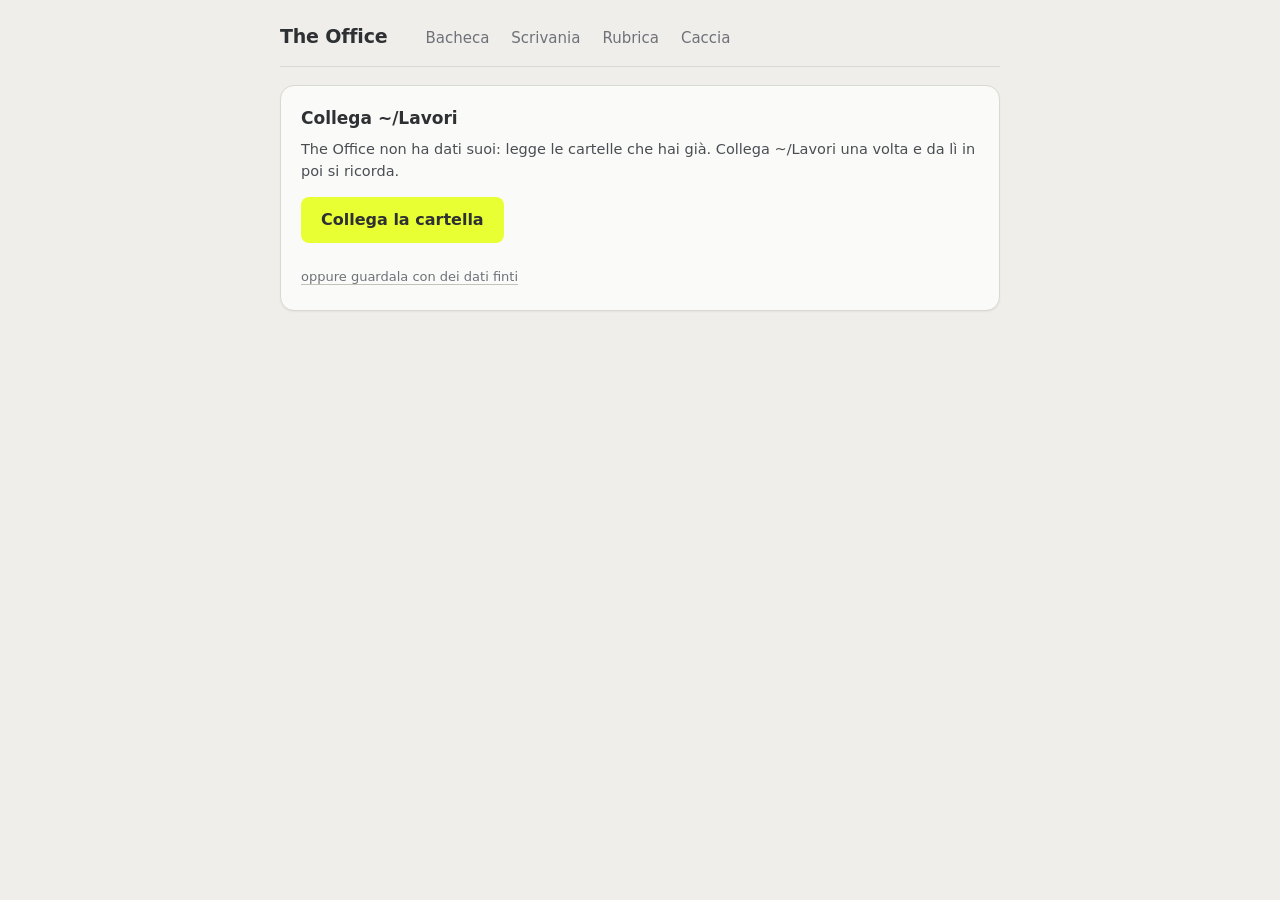
==== commit a2976a06: "I token vengono dal mockup, e i raggi da dodici diventano quattro `design/mockup-bacheca.html` entra" ====
--- a/index.html
+++ b/index.html
@@ -19,29 +19,124 @@
      Aprirlo:  node ~/Attrezzi/studio-web/studio.mjs "~/Lavori/the-office" ufficio.html?prova
 
      Lo studio tocca il tema chiaro: quello scuro sta nel `@media` qui sotto
-     e si scrive a mano. -->
+     e si scrive a mano.
+
+     I valori vengono da `design/mockup-bacheca.html`, che resta lì com'è: il
+     mockup è il riferimento, questo è il sistema. Dove il mockup aveva un
+     nome suo per una cosa che qui c'era già — `--inch`, `--giallo`, `--rosso`
+     — ha vinto il nome di qui, perché è quello che sanno le regole. -->
 <style>
 :root{
-  --fondo:#F3F1EA; --carta:#FDFCF9; --carta-2:#EBE9E1;
-  --ink:#14140F; --ink-2:#46453D; --tenue:#706E67;
-  --linea:rgba(20,20,15,.09); --linea-forte:rgba(20,20,15,.17);
-  --acc:#EDE93C; --acc-ink:#5E5900; --acc-tenue:rgba(224,219,60,.30);
-  --su-acc:#14140F; --acc-forte:#E2DD1C;
-  --male:#C2352A; --ok:#2E7548;
+  /* Le superfici: il tavolo, il foglio, e il foglio quando ci passi sopra. */
+  --fondo:#EFEEEA; --carta:#FAFAF8; --carta-2:#F4F4F1;
+
+  /* I quattro gradi del testo, dal nero al quasi-niente. `--tenue-2` è il
+     grado che il mockup chiamava `--debole`: serve a quello che c'è ma non
+     va letto — le etichette di servizio, una stima che compare al passaggio. */
+  --ink:#2E3033; --ink-2:#4A4E53; --tenue:#6E7278; --tenue-2:#9AA0A6;
+
+  --linea:#D9D8D2; --linea-forte:#C3C2BA;
+
+  /* Ciò che si tocca, ed è l'unico accento. Il mockup lo chiamava `--giallo`,
+     ma il nome descrittivo è più povero del ruolo: se domani diventasse
+     arancione, `--giallo` sarebbe una bugia e `--acc` no.
+     `--acc-orlo` è il bordo del giallo — un giallo pieno senza orlo, su carta
+     chiara, non ha contorno e sembra una macchia invece di un bottone. */
+  --acc:#E8FF33; --acc-forte:#D6EC1F;
+  --acc-orlo:#B9CE1E; --acc-orlo-forte:#A8BC17;
+  --acc-ink:#5C6B00; --acc-tenue:rgba(232,255,51,.30); --su-acc:#2E3033;
+
+  --male:#D23B2E; --ok:#2E7548;
+
+  /* Il vetro è la superficie chiara *sopra una riga tinta*: un controllo
+     dentro una riga colorata non può essere `--carta`, o si stacca dal
+     colore che dice di chi è la riga. Il velo è il fondo del modale. */
+  --vetro:rgba(255,255,255,.6); --vetro-su:rgba(255,255,255,.7);
+  --velo:rgba(46,48,51,.38);
+
   --ombra-1:0 1px 2px rgba(16,16,22,.05);
   --ombra-2:0 1px 3px rgba(16,16,22,.06), 0 10px 28px -14px rgba(16,16,22,.22);
+
+  /* ── i gradi di tinta per modello ──────────────────────────────────────
+     Sono **gradi di tinta**, non colori: il numero è la H di `oklch(L C H)`.
+     Un progetto nato dal modello `sito` è blu, uno da `marca` è rosa, e chi
+     non ha modello sta fra i `liberi`. Tenerli come numero e non come colore
+     è il punto: da un grado solo si ricavano fondo, bordo, pieno e testo che
+     restano parenti, e non c'è nessuna palette da tenere allineata a mano.
+
+     Sono la stessa cosa che `TINTE` in `ufficio.js` fa per le cartelle —
+     `--tono-sito` **è** `blu` (214). Due assi che oggi convivono: la cartella
+     dice di chi è un progetto, il modello dice di che tipo è. */
+  --tono-sito:214; --tono-app:168; --tono-marca:340;
+  --tono-ricerca:288; --tono-liberi:60;
+
+  /* La scala della tinta, come coppie «chiarezza croma». Si compone così:
+
+         .riga{ --h:var(--tono-sito); background:oklch(var(--gradino-velo) var(--h)); }
+
+     e **non** si può impacchettare come colore finito qui dentro: una custom
+     property risolve i suoi `var()` sull'elemento dove è dichiarata, quindi
+     `--gradino-velo:oklch(95% .035 var(--h))` prenderebbe la `--h` di `:root`
+     e la porterebbe uguale su tutte le righe. Provato, fa esattamente questo.
+     Tenendo qui solo «chiarezza croma» il grado resta libero, ed è la ragione
+     per cui la scala può stare nel sistema invece che sparsa nelle regole. */
+  --gradino-velo:95% .035;    /* la superficie di una riga tinta            */
+  --gradino-velo-su:96.5% .045; /* la stessa, al passaggio                  */
+  --gradino-riga:91% .025;    /* i separatori dentro la riga                */
+  --gradino-linea:88% .05;    /* il bordo della riga                        */
+  --gradino-orlo:72% .055;    /* il bordo di un controllo                   */
+  --gradino-orlo-forte:64% .08; /* il bordo del controllo grosso            */
+  --gradino-pieno:52% .12;    /* spuntato, e il pallino di ciò che è in corso */
+  --gradino-ink:46% .11;      /* il testo tinto                             */
+
+  /* I raggi, e sono tre più il tondo. Prima erano dodici valori scritti a
+     mano — 12, 11, 10, 9, 8, 7, 6, 5 — che non è una scala: è una serie di
+     decisioni prese una alla volta e mai riguardate insieme. */
+  --r-carta:14px;   /* i riquadri e le righe                     */
+  --r-campo:8px;    /* i campi, i bottoni, i bersagli            */
+  --r-min:5px;      /* le etichette minuscole                    */
+  --r-tondo:999px;  /* le pastiglie                              */
+
+  /* I caratteri. Sono i due di oggi, e stanno qui per un motivo pratico:
+     lo stack monospace era copiato a mano in tre punti del foglio, cioè tre
+     occasioni di scriverlo diverso. Il mockup prova Instrument Sans e Azeret
+     Mono; da qui è una riga. */
+  --font:-apple-system, BlinkMacSystemFont, "Segoe UI", system-ui, sans-serif;
+  --font-mono:ui-monospace, SFMono-Regular, Menlo, monospace;
+
   color-scheme:light;
 }
 @media (prefers-color-scheme: dark){
   :root{
-    --fondo:#100F0C; --carta:#1A1915; --carta-2:#24231E;
-    --ink:#F4F2E9; --ink-2:#C7C4B7; --tenue:#8C8A7E;
-    --linea:rgba(244,242,233,.10); --linea-forte:rgba(244,242,233,.19);
-    --acc:#EDE93C; --acc-ink:#E4DF66; --acc-tenue:rgba(237,233,60,.16);
-    --su-acc:#14140F; --acc-forte:#F5F158;
-    --male:#E3705F; --ok:#63B981;
+    /* Il mockup un tema scuro non ce l'ha: questo è dedotto da quello chiaro,
+       grado per grado. I `--tono-*`, i raggi e i caratteri non si ripetono —
+       non dipendono dalla luce. I `--gradino-*` sì: una scala di chiarezza
+       montata al contrario, o le righe tinte diventano lampade. */
+    --fondo:#17191B; --carta:#1E2124; --carta-2:#26292C;
+    --ink:#E6E8EA; --ink-2:#BFC3C7; --tenue:#8B9096; --tenue-2:#666B70;
+    --linea:#34373B; --linea-forte:#474B50;
+
+    --acc:#E8FF33; --acc-forte:#F0FF5E;
+    --acc-orlo:#B9CE1E; --acc-orlo-forte:#A8BC17;
+    --acc-ink:#D6E86A; --acc-tenue:rgba(232,255,51,.16); --su-acc:#2E3033;
+
+    --male:#E86A5E; --ok:#63B981;
+
+    --vetro:rgba(255,255,255,.06); --vetro-su:rgba(255,255,255,.10);
+    --velo:rgba(0,0,0,.55);
+
     --ombra-1:0 1px 2px rgba(0,0,0,.4);
     --ombra-2:0 1px 3px rgba(0,0,0,.5), 0 12px 30px -16px rgba(0,0,0,.8);
+
+    --gradino-velo:26% .045;
+    --gradino-velo-su:30% .055;
+    --gradino-riga:32% .03;
+    --gradino-linea:38% .06;
+    --gradino-orlo:50% .07;
+    --gradino-orlo-forte:58% .09;
+    --gradino-pieno:68% .13;
+    --gradino-ink:78% .12;
+
     color-scheme:dark;
   }
 }
@@ -93,7 +188,7 @@
     var l = document.querySelector('link[rel=stylesheet]');
     if (l) l.href = l.getAttribute('href').split('?')[0] + v;
   }
-  ['passi.js', 'seed.js', 'radice.js', 'domande.js', 'ufficio.js'].forEach(function(f){
+  ['passi.js', 'modelli.js', 'seed.js', 'radice.js', 'domande.js', 'ufficio.js'].forEach(function(f){
     var s = document.createElement('script');
     s.src = f + v;
     s.async = false;
--- a/ufficio.css
+++ b/ufficio.css
@@ -1,9 +1,8 @@
 /* ═══════════════════════════════════════════════════════════════════════════
    L'UFFICIO — l'aspetto della vista sui lavori.
 
-   Stessa direzione di `stile.css` — impaginazione San Francisco, palette 06 —
-   e stessi nomi di colore, così le due si possono fondere quando il vecchio
-   viene spento. Qui cambia una cosa sola, ed è la gerarchia:
+   Impaginazione San Francisco, e la palette che viene da
+   `design/mockup-bacheca.html`. Qui cambia una cosa sola, ed è la gerarchia:
 
    **il numero che conta è il silenzio.** Non il nome del progetto, non quante
    cose ci sono da fare. Un progetto che tace da 150 giorni deve saltare
@@ -15,20 +14,46 @@
 
    ## Le variabili non stanno qui, e c'è un perché
 
-   I colori e le misure vivono in un `:root` dentro `ufficio.html`, **dopo**
+   I colori e le misure vivono in un `:root` dentro `index.html`, **dopo**
    il collegamento a questo foglio. Non è disordine: è l'unico posto in cui
    `~/Attrezzi/studio-web` le sa leggere e riscrivere — le cerca con una
-   regex su `:root` nel testo della pagina, e le regole che generi toccando
-   il sito le appende all'ultimo `<style>`. Stando dopo questo file, vincono.
+   regex su `:root` nel testo della pagina, e legge e salva **un file solo**,
+   quello che gli passi. Le regole che generi toccando il sito le appende
+   all'ultimo `<style>`: stando dopo questo file, vincono.
 
    Qui dentro si scrivono solo regole, e sempre in termini di `var(--...)`.
+
+   ## Le famiglie, e cosa vuol dire ognuna
+
+   | | |
+   |---|---|
+   | `--fondo` `--carta` `--carta-2` | le superfici |
+   | `--ink` `--ink-2` `--tenue` `--tenue-2` | i quattro gradi del testo |
+   | `--linea` `--linea-forte` | le linee |
+   | `--acc` e famiglia | **ciò che si tocca**, e nient'altro |
+   | `--vetro` `--velo` | il chiaro sopra una riga tinta, e il fondo del modale |
+   | `--tono-*` | i gradi di tinta per modello: numeri, non colori |
+   | `--gradino-*` | la scala della tinta, in coppie «chiarezza croma» |
+   | `--r-carta` `--r-campo` `--r-min` `--r-tondo` | i raggi, e sono quattro |
+   | `--font` `--font-mono` | i caratteri |
+
+   **`--acc` non si chiama `--giallo`**, e il mockup invece sì. Il nome
+   descrittivo racconta com'è fatto, quello semantico cosa fa: il giorno che
+   l'accento diventasse arancione, `--giallo` sarebbe una bugia sparsa in
+   quaranta regole. Stessa ragione per `--ink` invece di `--inch` e `--male`
+   invece di `--rosso`.
+
+   **I raggi sono quattro perché prima erano dodici**, che non è una scala ma
+   una serie di decisioni prese a distanza di settimane. Restano a mano solo
+   il `50%` dei tondi veri e i due raggi da un paio di pixel — un raggio così
+   non è una misura, è un modo di non fare l'angolo vivo.
    ═══════════════════════════════════════════════════════════════════════ */
 
 *{ box-sizing:border-box; }
 html,body{ margin:0; padding:0; }
 body{
   background:var(--fondo); color:var(--ink);
-  font:16px/1.5 -apple-system, BlinkMacSystemFont, "Segoe UI", system-ui, sans-serif;
+  font:16px/1.5 var(--font);
   -webkit-font-smoothing:antialiased;
 }
 button{ font:inherit; color:inherit; }
@@ -44,13 +69,13 @@
 .testata h1{ font-size:19px; font-weight:640; letter-spacing:-.01em; margin:0; }
 .testata .dove{
   font-size:12.5px; color:var(--tenue);
-  font-family:ui-monospace, SFMono-Regular, Menlo, monospace;
+  font-family:var(--font-mono);
 }
 .testata .spinta{ margin-left:auto; display:flex; gap:8px; }
 
 .min{
   background:transparent; border:1px solid var(--linea-forte); color:var(--ink-2);
-  border-radius:8px; padding:5px 11px; font-size:13px; cursor:pointer;
+  border-radius:var(--r-campo); padding:5px 11px; font-size:13px; cursor:pointer;
 }
 .min:hover{ background:var(--carta-2); }
 .min[aria-pressed="true"]{
@@ -80,9 +105,9 @@
 /* L'interruttore dentro la Scrivania — due modi, non due posti. */
 .scelta{
   display:inline-flex; gap:3px; margin-bottom:20px; padding:3px;
-  background:var(--carta-2); border-radius:10px;
-}
-.scelta .min{ border:0; border-radius:8px; padding:6px 13px; font-size:13.5px; color:var(--tenue); }
+  background:var(--carta-2); border-radius:var(--r-campo);
+}
+.scelta .min{ border:0; border-radius:var(--r-campo); padding:6px 13px; font-size:13.5px; color:var(--tenue); }
 .scelta .min:hover{ background:transparent; color:var(--ink); }
 .scelta .min[aria-pressed="true"]{ background:var(--carta); color:var(--ink); box-shadow:var(--ombra-1); }
 
@@ -94,7 +119,7 @@
 
 .mossa{
   display:flex; align-items:center; gap:14px;
-  background:var(--carta); border:1px solid var(--linea); border-radius:12px;
+  background:var(--carta); border:1px solid var(--linea); border-radius:var(--r-carta);
   padding:14px 16px; margin-bottom:8px; cursor:pointer; box-shadow:var(--ombra-1);
 }
 .mossa:hover{ border-color:var(--linea-forte); }
@@ -104,7 +129,7 @@
    negativo si riprende lo spazio, così la riga non si gonfia. */
 .mossa .casella{
   display:flex; align-items:center; flex:none; cursor:pointer;
-  padding:12px; margin:-12px 0 -12px -8px; border-radius:10px;
+  padding:12px; margin:-12px 0 -12px -8px; border-radius:var(--r-campo);
 }
 .mossa .casella:hover{ background:var(--carta-2); }
 .mossa input[type=checkbox]{
@@ -126,6 +151,39 @@
 .mossa .apri{ color:var(--linea-forte); font-size:19px; line-height:1; flex:none; }
 .mossa:hover .apri{ color:var(--ink-2); }
 
+/* ── la fase aperta in Bacheca ───────────────────────────────────────────
+   Una fase di un modello sta in cima per giorni, ed è giusto: è quella che
+   stai facendo. Ma allora dev'esserci un modo di lavorarci dentro senza
+   uscire — se per spuntare un punto devi entrare nella scheda, la Bacheca
+   torna a essere un indice invece del posto dove si fa. Chiusa resta una riga
+   sola: corta com'era. */
+
+.conSotto{ margin-bottom:8px; }
+.conSotto .mossa{ margin-bottom:0; }
+
+.apriSotto{
+  background:none; border:0; cursor:pointer; flex:none;
+  font-size:12.5px; color:var(--tenue); padding:4px 8px; border-radius:var(--r-campo);
+  white-space:nowrap;
+}
+.apriSotto:hover{ background:var(--carta-2); color:var(--ink); }
+
+.dentroMossa{
+  background:var(--carta-2); border-radius:0 0 var(--r-carta) var(--r-carta);
+  margin:-4px 0 0; padding:12px 16px 10px;
+  border-left:4px solid var(--tinta, transparent);
+}
+.dentroMossa .nota{
+  margin:0 0 10px; border-left:0; padding-left:0; font-size:13.5px; cursor:default;
+}
+.dentroMossa .nota:hover{ color:var(--tenue); }
+
+.sotto{ display:flex; align-items:center; gap:10px; padding:3px 0; }
+.sotto .casella{ display:flex; align-items:center; flex:none; cursor:pointer; padding:6px; margin:-6px; }
+.sotto input[type=checkbox]{ width:16px; height:16px; margin:0; cursor:pointer; accent-color:var(--acc-forte); }
+.sotto .cosa{ font-size:14.5px; color:var(--ink-2); line-height:1.4; }
+.sotto .segno{ color:var(--acc-ink); font-size:13px; flex:none; }
+
 /* ── le domande ──────────────────────────────────────────────────────────
    Parole, non comandi, e in fondo alla bacheca: prima leggi cosa fare, poi
    semmai chiedi. Pastiglie tenui finché non le premi — devono essere lì senza
@@ -134,7 +192,7 @@
 .domande{ display:flex; flex-wrap:wrap; gap:8px; margin-top:24px; }
 .parola{
   font-family:inherit; font-size:13.5px; cursor:pointer;
-  background:none; border:1px solid var(--linea); border-radius:999px;
+  background:none; border:1px solid var(--linea); border-radius:var(--r-tondo);
   padding:7px 14px; color:var(--tenue);
 }
 .parola:hover{ color:var(--ink); border-color:var(--linea-forte); }
@@ -146,7 +204,7 @@
    resta dov'è, e questa se ne va com'è venuta. */
 .risposta{
   margin-top:12px; padding:4px 12px 12px;
-  background:var(--carta-2); border-radius:12px;
+  background:var(--carta-2); border-radius:var(--r-carta);
 }
 .risposta .vuoto{ margin:14px 4px 8px; }
 .risposta .altre{ margin:10px 4px 0; color:var(--tenue); font-size:12.5px; }
@@ -155,7 +213,7 @@
   display:flex; align-items:center; gap:12px;
   background:var(--carta); border:1px solid var(--linea);
   border-left:4px solid var(--tinta, transparent);
-  border-radius:10px; padding:11px 14px; margin-top:8px; cursor:pointer;
+  border-radius:var(--r-carta); padding:11px 14px; margin-top:8px; cursor:pointer;
 }
 .proposta:hover{ border-color:var(--linea-forte); border-left-color:var(--tinta, transparent); }
 .proposta:focus-visible{ outline:2px solid var(--acc-forte); outline-offset:2px; }
@@ -196,7 +254,7 @@
 }
 .anteprima{
   margin:0 0 10px; padding:4px 16px 14px;
-  background:var(--carta-2); border-radius:0 0 12px 12px;
+  background:var(--carta-2); border-radius:0 0 var(--r-carta) var(--r-carta);
   border-left:4px solid var(--tinta, transparent);
 }
 .anteprima .perche{
@@ -224,7 +282,7 @@
    un'idea per qualcuno è l'elenco delle persone. */
 .aggiungi-riga{
   display:block; width:100%; text-align:left; margin-top:18px;
-  background:transparent; border:1px dashed var(--linea-forte); border-radius:11px;
+  background:transparent; border:1px dashed var(--linea-forte); border-radius:var(--r-carta);
   padding:13px 16px; color:var(--tenue); font-size:14.5px; cursor:pointer;
 }
 .aggiungi-riga:hover{ border-color:var(--ink-2); color:var(--ink); }
@@ -240,7 +298,7 @@
 
 .riga{
   display:flex; align-items:center; gap:12px; width:100%; text-align:left;
-  background:var(--carta); border:1px solid var(--linea); border-radius:11px;
+  background:var(--carta); border:1px solid var(--linea); border-radius:var(--r-carta);
   padding:11px 14px; margin-bottom:6px; cursor:pointer;
   box-shadow:var(--ombra-1);
 }
@@ -289,7 +347,7 @@
 /* La scadenza, che è l'unica cosa che fa pressione. Scaduta non urla: cambia
    colore quanto basta a farsi vedere, e la domanda vera sta nella scheda. */
 .scad{
-  font-size:12px; padding:2px 8px; border-radius:6px; white-space:nowrap; flex:none;
+  font-size:12px; padding:2px 8px; border-radius:var(--r-min); white-space:nowrap; flex:none;
   background:var(--carta-2); color:var(--ink-2); font-variant-numeric:tabular-nums;
 }
 .scad.scaduta{ background:var(--acc-tenue); color:var(--acc-ink); font-weight:600; }
@@ -336,7 +394,7 @@
    perché per cui ti piaceva. */
 .modifica{
   display:flex; flex-direction:column; gap:16px; align-items:flex-start;
-  background:var(--carta); border:1px solid var(--linea); border-radius:12px;
+  background:var(--carta); border:1px solid var(--linea); border-radius:var(--r-carta);
   padding:18px; margin-bottom:26px; box-shadow:var(--ombra-1);
 }
 .modifica label{
@@ -346,7 +404,7 @@
 }
 .modifica input{
   font:inherit; font-size:15px; color:var(--ink); background:var(--fondo);
-  border:1px solid var(--linea-forte); border-radius:8px; padding:8px 11px;
+  border:1px solid var(--linea-forte); border-radius:var(--r-campo); padding:8px 11px;
   text-transform:none; letter-spacing:normal; font-weight:400; max-width:320px;
 }
 .modifica input:focus{ outline:2px solid var(--acc-tenue); outline-offset:1px; border-color:var(--acc-forte); }
@@ -363,7 +421,7 @@
 
 .perche{
   border-left:3px solid var(--acc); background:var(--carta);
-  padding:12px 15px; margin:0 0 26px; border-radius:0 9px 9px 0;
+  padding:12px 15px; margin:0 0 26px; border-radius:0 var(--r-campo) var(--r-campo) 0;
   font-size:16.5px; line-height:1.45; color:var(--ink-2); cursor:text;
 }
 .perche.vuoto{ color:var(--tenue); font-style:italic; border-left-color:var(--linea-forte); }
@@ -394,15 +452,15 @@
 /* Una casella che vive in un altro file: si spunta sul posto, e va detto. */
 .voce .altrove{
   font-size:11px; color:var(--tenue); border:1px solid var(--linea);
-  border-radius:5px; padding:1px 6px; flex:none; margin-top:3px;
-  font-family:ui-monospace, SFMono-Regular, Menlo, monospace;
+  border-radius:var(--r-min); padding:1px 6px; flex:none; margin-top:3px;
+  font-family:var(--font-mono);
 }
 
 .idea{ display:flex; align-items:flex-start; gap:10px; padding:7px 2px; border-bottom:1px solid var(--linea); }
 .idea:last-of-type{ border-bottom:0; }
 .idea .testo{ flex:1; cursor:text; }
 .idea .su, .voce .su{
-  background:transparent; border:1px solid var(--linea-forte); border-radius:7px;
+  background:transparent; border:1px solid var(--linea-forte); border-radius:var(--r-campo);
   color:var(--ink-2); font-size:12px; padding:2px 9px; cursor:pointer; flex:none; opacity:.55;
 }
 .idea:hover .su, .voce:hover .su{ opacity:1; }
@@ -414,11 +472,11 @@
 .appendi{ display:flex; gap:8px; margin-top:10px; }
 .appendi input{
   flex:1; background:var(--carta); color:var(--ink);
-  border:1px solid var(--linea-forte); border-radius:9px; padding:9px 12px; font:inherit; font-size:15px;
+  border:1px solid var(--linea-forte); border-radius:var(--r-campo); padding:9px 12px; font:inherit; font-size:15px;
 }
 .appendi input:focus{ outline:2px solid var(--acc-tenue); outline-offset:1px; border-color:var(--acc-forte); }
 .appendi button{
-  background:var(--acc); color:var(--su-acc); border:0; border-radius:9px;
+  background:var(--acc); color:var(--su-acc); border:0; border-radius:var(--r-campo);
   padding:9px 16px; font-weight:600; cursor:pointer;
 }
 .appendi button:active{ background:var(--acc-forte); }
@@ -434,7 +492,7 @@
 details.fatte[open] summary::before, details.idee[open] summary::before{ content:'▾ '; }
 details.fatte .voce{ opacity:.72; }
 details.fatte .data{
-  font-family:ui-monospace, SFMono-Regular, Menlo, monospace;
+  font-family:var(--font-mono);
   font-size:12px; color:var(--tenue); flex:none; margin-top:2px;
 }
 
@@ -451,6 +509,23 @@
   font-variant-numeric:tabular-nums; align-self:center;
 }
 
+.nota{
+  margin:2px 0 10px 30px; font-size:14px; line-height:1.45;
+  color:var(--tenue); max-width:60ch; cursor:text;
+  border-left:2px solid var(--linea); padding-left:12px;
+}
+.nota:hover{ border-left-color:var(--acc-forte); color:var(--ink-2); }
+.nota.fine{ margin-left:60px; }
+
+.nota-scrivi{ margin:4px 0 12px 30px; align-items:flex-start; }
+.nota-scrivi textarea{
+  flex:1; font:inherit; font-size:14.5px; line-height:1.45; color:var(--ink);
+  background:var(--carta); border:1px solid var(--linea-forte); border-radius:var(--r-campo);
+  padding:9px 12px; resize:vertical;
+}
+.nota-scrivi textarea:focus{ outline:2px solid var(--acc-tenue); outline-offset:1px; border-color:var(--acc-forte); }
+.conNota{ display:block; }
+
 .voce.fine{ margin-left:30px; border-bottom:0; padding:4px 2px; }
 .voce.fine .testo{ font-size:15px; color:var(--ink-2); }
 .voce.fine input[type=checkbox]{ width:15px; height:15px; }
@@ -472,7 +547,7 @@
 form.nuovo h1{ font-size:24px; font-weight:680; letter-spacing:-.02em; margin:0 0 4px; }
 form.nuovo select{
   font:inherit; font-size:16px; color:var(--ink); background:var(--carta);
-  border:1px solid var(--linea-forte); border-radius:9px; padding:10px 12px;
+  border:1px solid var(--linea-forte); border-radius:var(--r-campo); padding:10px 12px;
   text-transform:none; letter-spacing:normal; font-weight:400;
 }
 form.nuovo label{
@@ -482,7 +557,7 @@
 }
 form.nuovo input{
   font:inherit; font-size:16px; color:var(--ink); background:var(--carta);
-  border:1px solid var(--linea-forte); border-radius:9px; padding:10px 12px;
+  border:1px solid var(--linea-forte); border-radius:var(--r-campo); padding:10px 12px;
   text-transform:none; letter-spacing:normal; font-weight:400;
 }
 form.nuovo input:focus{ outline:2px solid var(--acc-tenue); outline-offset:1px; border-color:var(--acc-forte); }
@@ -491,7 +566,7 @@
 /* ── stati dell'app ──────────────────────────────────────────────────────── */
 
 .dice{
-  background:var(--carta); border:1px solid var(--linea); border-radius:12px;
+  background:var(--carta); border:1px solid var(--linea); border-radius:var(--r-carta);
   padding:20px; color:var(--ink-2); box-shadow:var(--ombra-1);
 }
 .dice h2{ margin:0 0 8px; font-size:17px; font-weight:620; color:var(--ink);
@@ -499,7 +574,7 @@
 .dice p{ margin:0 0 14px; font-size:14.5px; }
 .dice.male{ border-color:var(--male); }
 .grosso{
-  background:var(--acc); color:var(--su-acc); border:0; border-radius:10px;
+  background:var(--acc); color:var(--su-acc); border:0; border-radius:var(--r-campo);
   padding:11px 20px; font-weight:640; cursor:pointer;
 }
 .grosso:active{ background:var(--acc-forte); }
